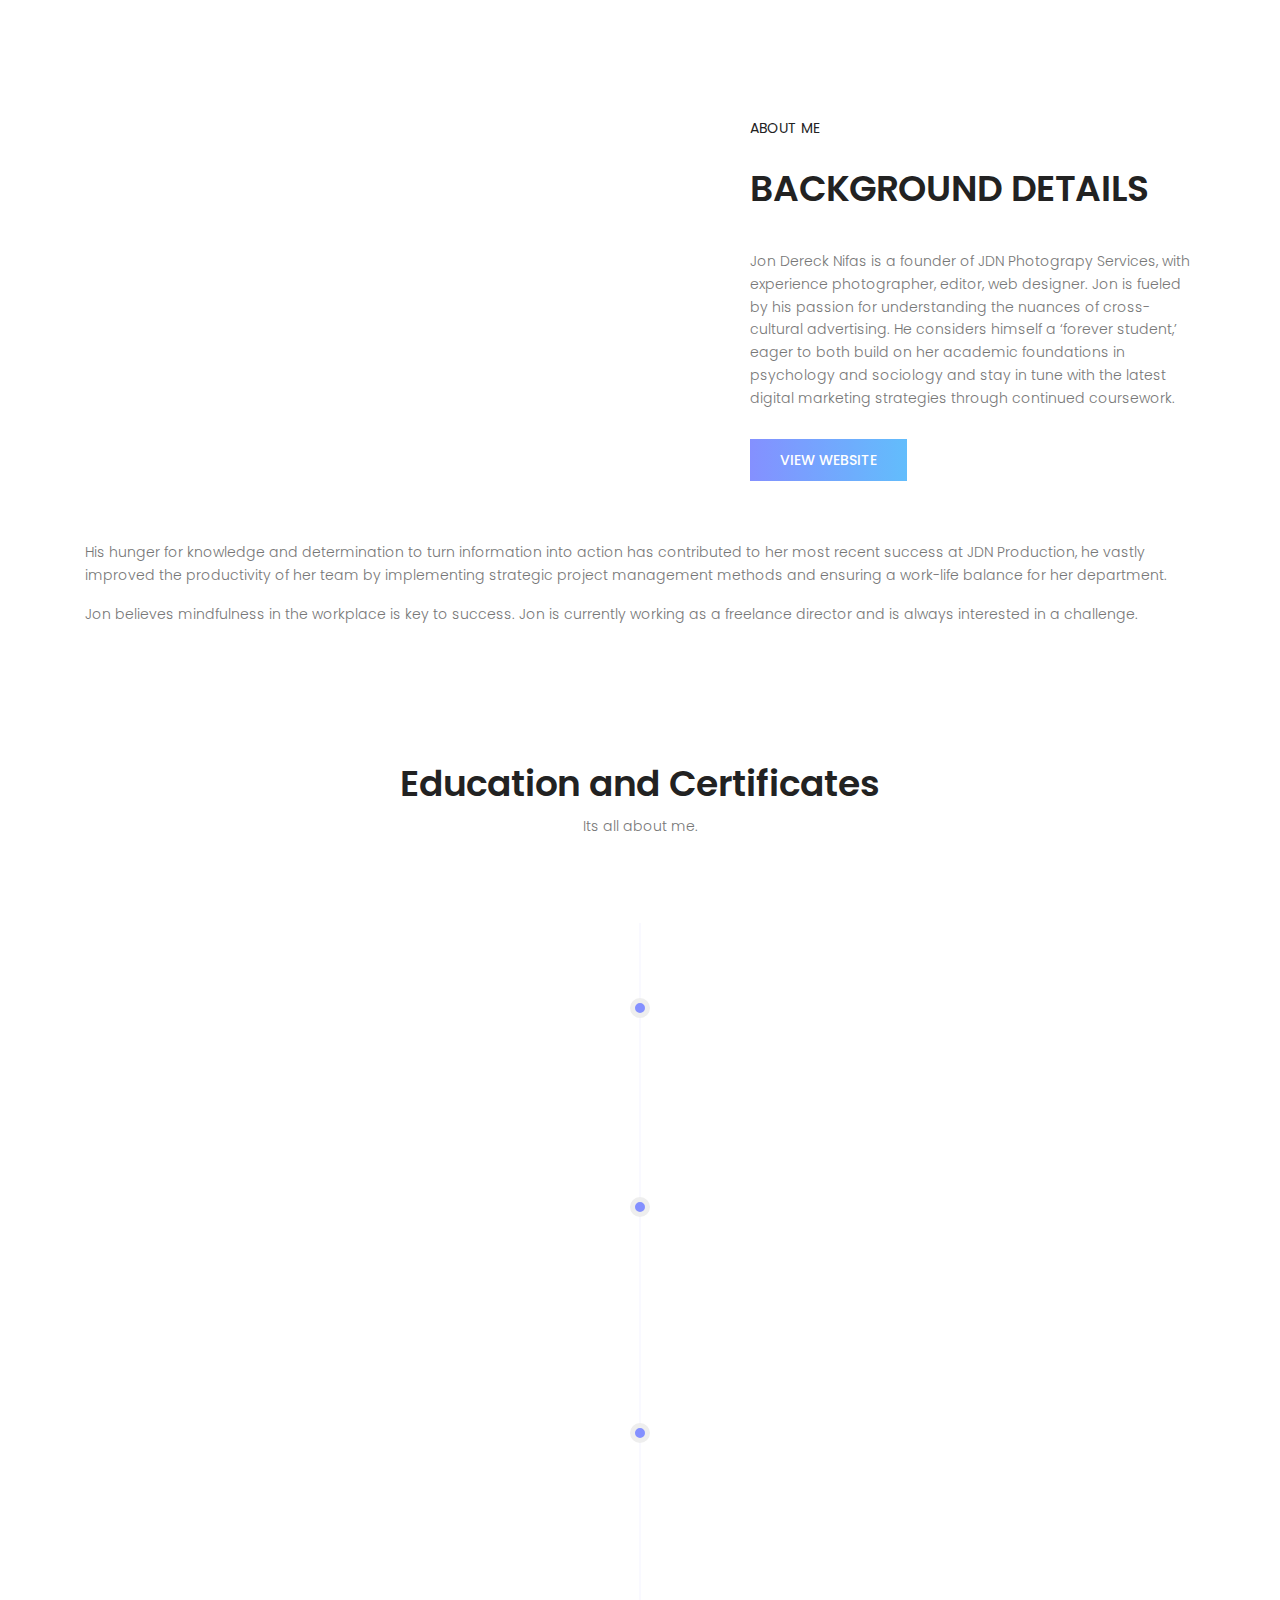
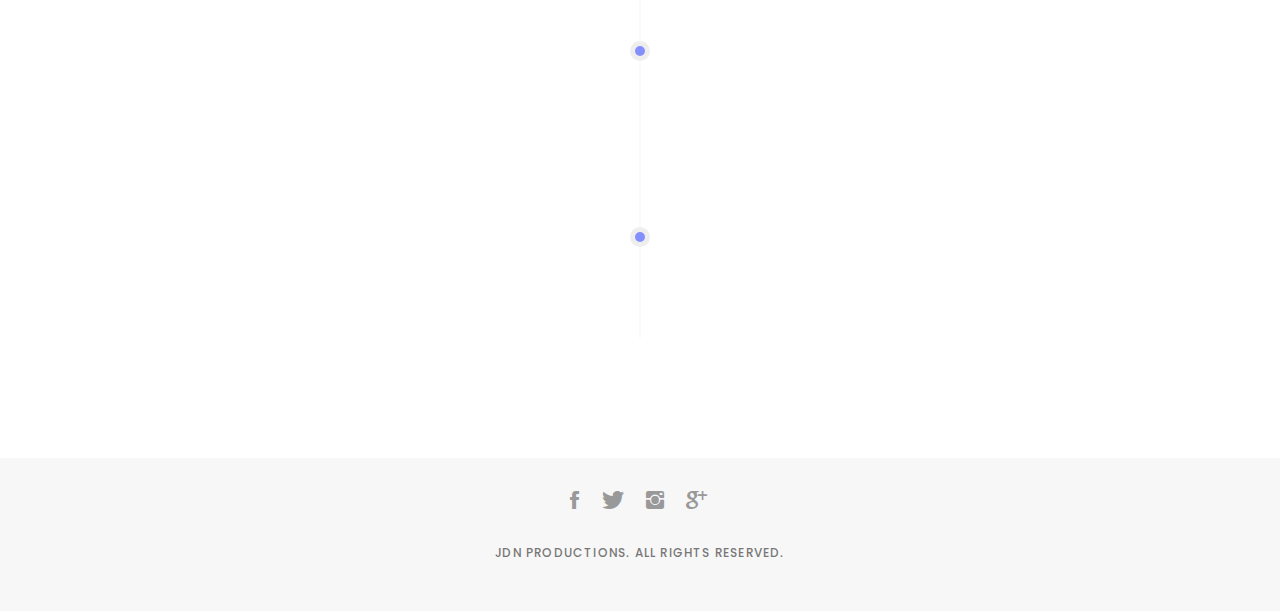
==== about.html @ 63282c51 "Add files via upload" ====
<!DOCTYPE html>
<html lang="zxx" class="no-js">
<head>
	<!-- meta -->
	<meta charset="utf-8">
	<meta content="width=device-width, initial-scale=1.0" name="viewport">
  
	<title>Backgrounds</title>
	<meta content="" name="keywords">
	<meta content="" name="description">
  
	<!-- My fonts -->
	<link href="https://fonts.googleapis.com/css?family=Poppins:300,300i,400,400i,500,500i,600,600i,700,700i|Playfair+Display:400,400i,700,700i,900,900i" rel="stylesheet">
  
	
	<!-- Main Stylesheet File -->

  
  
	<!-- My CSS Files -->
	<link href="css/essential.css" rel="stylesheet">
	<link href="css/ionicons/css/ionicons.min.css" rel="stylesheet">
	<link href="css/main2.css" rel="stylesheet">
	
	<!-- For Smart Devices css -->
	<link href="css/responsive.css" rel="stylesheet">
  
	<!-- My Logo -->
	<link rel="shortcut icon" href="images/logo2.png">
  
	</head>
	<body>	
	 
		   <!-- start section navbar -->
  <nav id="main-nav">
    <div class="row">
      <div class="container">

        <div class="logo">
          <a href="index.html"><img src="images/logo.png" alt="logo"></a>
        </div>

        <div class="responsive"><i data-icon="m" class="ion-navicon-round"></i></div>

		<ul class="nav-menu list-unstyled">
			<li><a href="index.html#header" class="smoothScroll">Home</a></li>
			<li><a href="index.html#about" class="smoothScroll">About</a></li>
			<li><a href="index.html#portfolio" class="smoothScroll">My Album</a></li>
			<li><a href="about.html" class="smoothScroll">Background</a></li>
			<li><a href="index.html#contact" class="smoothScroll">Contact</a></li>
		  </ul>

      </div>
    </div>
  </nav>
  <!-- End section navbar -->
		

		<!-- Start home-about Area -->
		<section class="home-about-area section-gap">
			<div class="container">
				<div class="row align-items-center justify-content-between">
					<div class="col-lg-6 col-md-6 home-about-left">
						<img class="img-fluid" src="images/u.jpg" alt="">
					</div>
					<div class="col-lg-5 col-md-6 home-about-right">
						<h6>About Me</h6>
						<h1 class="text-uppercase">Background Details</h1>
						<p>
							Jon Dereck Nifas is a founder of JDN Photograpy Services, with experience photographer, editor, web designer.  
							Jon is fueled by his passion for understanding the nuances of cross-cultural advertising.
							 He considers himself a ‘forever student,’ eager to both build on her academic foundations in psychology and sociology and stay in
							  tune with the latest digital marketing strategies through continued coursework.
						</p>
						<a href="http://rocky-inlet-09460.herokuapp.com/"  target="_blank" class="primary-btn text-uppercase">View Website</a>
					</div>
					<div class="col-lg-12 pt-60">
						<p>His hunger for knowledge and determination to turn information into action has contributed to her most recent success at JDN Production, he vastly improved the productivity of her team by implementing strategic project management methods and ensuring a work-life balance for her department.
							
						</p>
						<p>
							Jon believes mindfulness in the workplace is key to success. Jon is currently working as a freelance director and is always interested in a challenge. 
						</p>
						
				
						
					</div>
				</div>
			</div>	
		</section>
		<!-- End home-about Area -->	

		<!-- Start timeline Area -->
		<section class="timeline pb-120">
		<div class="text-center">
			<div class="menu-content pb-70">
				<div class="title text-center">
					<h1 class="mb-10">Education and Certificates</h1>
					<p>Its all about me.</p>
				</div>
			</div>
		</div>				
		  <ul>
			<li>
			  <div class="content">
				<h4>
				  <time>Dean's Lister</time>
				</h4>
				<p><b>When:</b>2018-2019</p>
				<p><b>Result:</b> 1st & 2nd Sem</p>
			  </div>
			</li>
		   
			<li>
			  <div class="content">
				<img class="img-fluid mx-auto d-block mb-30" src="img/about/c-logo.png" alt="">
				<h4>
				  <time>Tertiary Education</time>
				</h4>
				<p><b>Year:</b> 2018-present</p>
				<p><b>At:</b> Pangasinan State University</p>
			  </div>
			</li> 
			<li>
			  <div class="content">
				  <img class="img-fluid mx-auto d-block mb-30" src="img/about/c-logo.png" alt="">
				<h4>
				  <time> National Certificate II
					Computer Hardware Servicing
					 </time>
				</h4>
				<p><b>Session:</b> 2016-2017</p>
				<p><b>Result:</b> Passed</p>
			  </div>
			</li>
			<li>
			  <div class="content">
				  
				<h4>
				  <time>Secondary Education</time>
				</h4>
				<p><b>Year:</b> 2012-2018</p>
				<p><b>At:</b> Pangasinan National High School</p>
			  </div>
			</li>
			<li>
				
			  <div class="content">
				  <img class="img-fluid mx-auto d-block mb-30" src="img/about/c-logo.png" alt="">
				<h4>
				  <time>Primary Education</time>
				</h4>
				<p><b>Year:</b> 2007-2012</p>
				<p><b>At:</b> Lingayen I Central School
					Lingayen</p>
			  </div>
			</li>
		  </ul>
		</section>		
		
		


		 <!-- start section footer -->
  <div id="footer" class="text-center">
    <div class="container">
      <div class="socials-media text-center">

        <ul class="list-unstyled">
          <li><a href=" https://www.facebook.com/" target="_blank"><i class="ion-social-facebook"></i></a></li>
          <li><a href="https://twitter.com/jamie_yunnn" target="_blank"><i class="ion-social-twitter"></i></a></li>
          <li><a href="https://www.instagram.com/gwattty/" target="_blank"><i class="ion-social-instagram"></i></a></li>
          <li><a href="https://aboutme.google.com/u/0/?referer=gplus" target="_blank"><i class="ion-social-googleplus"></i></a></li>
          
        </ul>

        <p> JDN Productions. All rights reserved.</p>

      </div>

		<!-- End timeline Area -->


		<script src="js/vendor/jquery-2.2.4.min.js"></script>
		<script src="js/jquery.magnific-popup.min.js"></script>	
		<script src="js/simple-skillbar.js"></script>													
		<script src="js/main2.js"></script>


		


	</body>
</html>
---- css/main2.css ----
/******************************************************************
Theme Name: Personal 
Description: 
Author: Colorlib
Author URI: 
Version: 1.0
Created: 
******************************************************************/
/*------------------------------------------------------------------


-------------------------------------------------------------------*/
/*------------------------------------------------------------------
[Table of contents]

1.  Basic Styles
	1.1	Variables
	1.2	Mixins
	1.3	Flexbox
	1.4	Reset
2.  Elements
3.  Menu Style 
4.  Home Page Style
5.  About Page Style
6.  Department Page Style
7.  Blog Page Style
8.  Contact Page Style
9.  Footer Style

-------------------------------------------------------------------*/
/* =================================== */
/*  Font Family and Colors Styles
/* =================================== */
/*

$primary-font	: 'Poppins', sans-serif;
---------------------------------------------

$primary-color	: #8490ff;
$title-color	: #222222;
$text-color		: #777777;

$white			: #fff;
$offwhite		: #f9f9ff;
$black			: #222;

*/
/* =================================== */
/*  Basic Style 
/* =================================== */
::-moz-selection {
  /* Code for Firefox */
  background-color: #8490ff;
  color: #fff;
}

::selection {
  background-color: #8490ff;
  color: #fff;
}

::-webkit-input-placeholder {
  /* WebKit, Blink, Edge */
  color: #777777;
  font-weight: 300;
}

:-moz-placeholder {
  /* Mozilla Firefox 4 to 18 */
  color: #777777;
  opacity: 1;
  font-weight: 300;
}

::-moz-placeholder {
  /* Mozilla Firefox 19+ */
  color: #777777;
  opacity: 1;
  font-weight: 300;
}

:-ms-input-placeholder {
  /* Internet Explorer 10-11 */
  color: #777777;
  font-weight: 300;
}

::-ms-input-placeholder {
  /* Microsoft Edge */
  color: #777777;
  font-weight: 300;
}

body {
  color: #777777;
  font-family: "Poppins", sans-serif;
  font-size: 14px;
  font-weight: 300;
  line-height: 1.625em;
  position: relative;
}

ol, ul {
  margin: 0;
  padding: 0;
  list-style: none;
}

select {
  display: block;
}

figure {
  margin: 0;
}

a {
  -webkit-transition: all 0.3s ease 0s;
  -moz-transition: all 0.3s ease 0s;
  -o-transition: all 0.3s ease 0s;
  transition: all 0.3s ease 0s;
}

iframe {
  border: 0;
}

a, a:focus, a:hover {
  text-decoration: none;
  outline: 0;
}

.btn.active.focus,
.btn.active:focus,
.btn.focus,
.btn.focus:active,
.btn:active:focus,
.btn:focus {
  text-decoration: none;
  outline: 0;
}

.card-panel {
  margin: 0;
  padding: 60px;
}

/**
 *  Typography
 *
 **/
.btn i, .btn-large i, .btn-floating i, .btn-large i, .btn-flat i {
  font-size: 1em;
  line-height: inherit;
}

.gray-bg {
  background: #f9f9ff;
}

h1, h2, h3,
h4, h5, h6 {
  font-family: "Poppins", sans-serif;
  color: #222222;
  line-height: 1.2em !important;
  margin-bottom: 0;
  margin-top: 0;
  font-weight: 600;
}

.h1, .h2, .h3,
.h4, .h5, .h6 {
  margin-bottom: 0;
  margin-top: 0;
  font-family: "Poppins", sans-serif;
  font-weight: 600;
  color: #222222;
}

h1, .h1 {
  font-size: 36px;
}

h2, .h2 {
  font-size: 30px;
}

h3, .h3 {
  font-size: 24px;
}

h4, .h4 {
  font-size: 18px;
}

h5, .h5 {
  font-size: 16px;
}

h6, .h6 {
  font-size: 14px;
  color: #222222;
}

td, th {
  border-radius: 0px;
}

/**
 * For modern browsers
 * 1. The space content is one way to avoid an Opera bug when the
 *    contenteditable attribute is included anywhere else in the document.
 *    Otherwise it causes space to appear at the top and bottom of elements
 *    that are clearfixed.
 * 2. The use of `table` rather than `block` is only necessary if using
 *    `:before` to contain the top-margins of child elements.
 */
.clear::before, .clear::after {
  content: " ";
  display: table;
}

.clear::after {
  clear: both;
}

.fz-11 {
  font-size: 11px;
}

.fz-12 {
  font-size: 12px;
}

.fz-13 {
  font-size: 13px;
}

.fz-14 {
  font-size: 14px;
}

.fz-15 {
  font-size: 15px;
}

.fz-16 {
  font-size: 16px;
}

.fz-18 {
  font-size: 18px;
}

.fz-30 {
  font-size: 30px;
}

.fz-48 {
  font-size: 48px !important;
}

.fw100 {
  font-weight: 100;
}

.fw300 {
  font-weight: 300;
}

.fw400 {
  font-weight: 400 !important;
}

.fw500 {
  font-weight: 500;
}

.f700 {
  font-weight: 700;
}

.fsi {
  font-style: italic;
}

.mt-10 {
  margin-top: 10px;
}

.mt-15 {
  margin-top: 15px;
}

.mt-20 {
  margin-top: 20px;
}

.mt-25 {
  margin-top: 25px;
}

.mt-30 {
  margin-top: 30px;
}

.mt-35 {
  margin-top: 35px;
}

.mt-40 {
  margin-top: 40px;
}

.mt-50 {
  margin-top: 50px;
}

.mt-60 {
  margin-top: 60px;
}

.mt-70 {
  margin-top: 70px;
}

.mt-80 {
  margin-top: 80px;
}

.mt-100 {
  margin-top: 100px;
}

.mt-120 {
  margin-top: 120px;
}

.mt-150 {
  margin-top: 150px;
}

.ml-0 {
  margin-left: 0 !important;
}

.ml-5 {
  margin-left: 5px !important;
}

.ml-10 {
  margin-left: 10px;
}

.ml-15 {
  margin-left: 15px;
}

.ml-20 {
  margin-left: 20px;
}

.ml-30 {
  margin-left: 30px;
}

.ml-50 {
  margin-left: 50px;
}

.mr-0 {
  margin-right: 0 !important;
}

.mr-5 {
  margin-right: 5px !important;
}

.mr-15 {
  margin-right: 15px;
}

.mr-10 {
  margin-right: 10px;
}

.mr-20 {
  margin-right: 20px;
}

.mr-30 {
  margin-right: 30px;
}

.mr-50 {
  margin-right: 50px;
}

.mb-0 {
  margin-bottom: 0px;
}

.mb-0-i {
  margin-bottom: 0px !important;
}

.mb-5 {
  margin-bottom: 5px;
}

.mb-10 {
  margin-bottom: 10px;
}

.mb-15 {
  margin-bottom: 15px;
}

.mb-20 {
  margin-bottom: 20px;
}

.mb-25 {
  margin-bottom: 25px;
}

.mb-30 {
  margin-bottom: 30px;
}

.mb-40 {
  margin-bottom: 40px;
}

.mb-50 {
  margin-bottom: 50px;
}

.mb-60 {
  margin-bottom: 60px;
}

.mb-70 {
  margin-bottom: 70px;
}

.mb-80 {
  margin-bottom: 80px;
}

.mb-90 {
  margin-bottom: 90px;
}

.mb-100 {
  margin-bottom: 100px;
}

.pt-0 {
  padding-top: 0px;
}

.pt-10 {
  padding-top: 10px;
}

.pt-15 {
  padding-top: 15px;
}

.pt-20 {
  padding-top: 20px;
}

.pt-25 {
  padding-top: 25px;
}

.pt-30 {
  padding-top: 30px;
}

.pt-40 {
  padding-top: 40px;
}

.pt-50 {
  padding-top: 50px;
}

.pt-60 {
  padding-top: 60px;
}

.pt-70 {
  padding-top: 70px;
}

.pt-80 {
  padding-top: 80px;
}

.pt-90 {
  padding-top: 90px;
}

.pt-100 {
  padding-top: 100px;
}

.pt-120 {
  padding-top: 120px;
}

.pt-150 {
  padding-top: 150px;
}

.pt-170 {
  padding-top: 170px;
}

.pb-0 {
  padding-bottom: 0px;
}

.pb-10 {
  padding-bottom: 10px;
}

.pb-15 {
  padding-bottom: 15px;
}

.pb-20 {
  padding-bottom: 20px;
}

.pb-25 {
  padding-bottom: 25px;
}

.pb-30 {
  padding-bottom: 30px;
}

.pb-40 {
  padding-bottom: 40px;
}

.pb-50 {
  padding-bottom: 50px;
}

.pb-60 {
  padding-bottom: 60px;
}

.pb-70 {
  padding-bottom: 70px;
}

.pb-80 {
  padding-bottom: 80px;
}

.pb-90 {
  padding-bottom: 90px;
}

.pb-100 {
  padding-bottom: 100px;
}

.pb-120 {
  padding-bottom: 120px;
}

.pb-150 {
  padding-bottom: 150px;
}

.pr-30 {
  padding-right: 30px;
}

.pl-30 {
  padding-left: 30px;
}

.pl-90 {
  padding-left: 90px;
}

.p-40 {
  padding: 40px;
}

.float-left {
  float: left;
}

.float-right {
  float: right;
}

.text-italic {
  font-style: italic;
}

.text-white {
  color: #fff;
}

.text-black {
  color: #000;
}

.transition {
  -webkit-transition: all 0.3s ease 0s;
  -moz-transition: all 0.3s ease 0s;
  -o-transition: all 0.3s ease 0s;
  transition: all 0.3s ease 0s;
}

.section-full {
  padding: 100px 0;
}

.section-half {
  padding: 75px 0;
}

.text-center {
  text-align: center;
}

.text-left {
  text-align: left;
}

.text-rigth {
  text-align: right;
}

.flex {
  display: -webkit-box;
  display: -webkit-flex;
  display: -moz-flex;
  display: -ms-flexbox;
  display: flex;
}

.inline-flex {
  display: -webkit-inline-box;
  display: -webkit-inline-flex;
  display: -moz-inline-flex;
  display: -ms-inline-flexbox;
  display: inline-flex;
}

.flex-grow {
  -webkit-box-flex: 1;
  -webkit-flex-grow: 1;
  -moz-flex-grow: 1;
  -ms-flex-positive: 1;
  flex-grow: 1;
}

.flex-wrap {
  -webkit-flex-wrap: wrap;
  -moz-flex-wrap: wrap;
  -ms-flex-wrap: wrap;
  flex-wrap: wrap;
}

.flex-left {
  -webkit-box-pack: start;
  -ms-flex-pack: start;
  -webkit-justify-content: flex-start;
  -moz-justify-content: flex-start;
  justify-content: flex-start;
}

.flex-middle {
  -webkit-box-align: center;
  -ms-flex-align: center;
  -webkit-align-items: center;
  -moz-align-items: center;
  align-items: center;
}

.flex-right {
  -webkit-box-pack: end;
  -ms-flex-pack: end;
  -webkit-justify-content: flex-end;
  -moz-justify-content: flex-end;
  justify-content: flex-end;
}

.flex-top {
  -webkit-align-self: flex-start;
  -moz-align-self: flex-start;
  -ms-flex-item-align: start;
  align-self: flex-start;
}

.flex-center {
  -webkit-box-pack: center;
  -ms-flex-pack: center;
  -webkit-justify-content: center;
  -moz-justify-content: center;
  justify-content: center;
}

.flex-bottom {
  -webkit-align-self: flex-end;
  -moz-align-self: flex-end;
  -ms-flex-item-align: end;
  align-self: flex-end;
}

.space-between {
  -webkit-box-pack: justify;
  -ms-flex-pack: justify;
  -webkit-justify-content: space-between;
  -moz-justify-content: space-between;
  justify-content: space-between;
}

.space-around {
  -ms-flex-pack: distribute;
  -webkit-justify-content: space-around;
  -moz-justify-content: space-around;
  justify-content: space-around;
}

.flex-column {
  -webkit-box-direction: normal;
  -webkit-box-orient: vertical;
  -webkit-flex-direction: column;
  -moz-flex-direction: column;
  -ms-flex-direction: column;
  flex-direction: column;
}

.flex-cell {
  display: -webkit-box;
  display: -webkit-flex;
  display: -moz-flex;
  display: -ms-flexbox;
  display: flex;
  -webkit-box-flex: 1;
  -webkit-flex-grow: 1;
  -moz-flex-grow: 1;
  -ms-flex-positive: 1;
  flex-grow: 1;
}

.display-table {
  display: table;
}

.light {
  color: #fff;
}

.dark {
  color: #222;
}

.relative {
  position: relative;
}

.overflow-hidden {
  overflow: hidden;
}

.overlay {
  position: absolute;
  left: 0;
  right: 0;
  top: 0;
  bottom: 0;
}

.container.fullwidth {
  width: 100%;
}

.container.no-padding {
  padding-left: 0;
  padding-right: 0;
}

.no-padding {
  padding: 0;
}

.section-bg {
  background: #f9fafc;
}

@media (max-width: 767px) {
  .no-flex-xs {
    display: block !important;
  }
}

.row.no-margin {
  margin-left: 0;
  margin-right: 0;
}

/* =================================== */
/*  Elements Page Styles
/* =================================== */
/*---------- Start Elements Page -------------*/
.whole-wrap {
  background-color: #f9f9ff;
}

.generic-banner {
  margin-top: 60px;
  background-color: #8490ff;
  text-align: center;
}

.generic-banner .height {
  height: 600px;
}

@media (max-width: 767.98px) {
  .generic-banner .height {
    height: 400px;
  }
}

.generic-banner .generic-banner-content h2 {
  line-height: 1.2em;
  margin-bottom: 20px;
}

@media (max-width: 991.98px) {
  .generic-banner .generic-banner-content h2 br {
    display: none;
  }
}

.generic-banner .generic-banner-content p {
  text-align: center;
  font-size: 16px;
}

@media (max-width: 991.98px) {
  .generic-banner .generic-banner-content p br {
    display: none;
  }
}

.generic-content h1 {
  font-weight: 600;
}

.about-generic-area {
  background: #fff;
}

.about-generic-area p {
  margin-bottom: 20px;
}

.white-bg {
  background: #fff;
}

.section-top-border {
  padding: 50px 0;
  border-top: 1px dotted #eee;
}

.switch-wrap {
  margin-bottom: 10px;
}

.switch-wrap p {
  margin: 0;
}

/*---------- End Elements Page -------------*/
.sample-text-area {
  background: #f9f9ff;
  padding: 100px 0 70px 0;
}

.sample-text {
  margin-bottom: 0;
}

.text-heading {
  margin-bottom: 30px;
  font-size: 24px;
}

.typo-list {
  margin-bottom: 10px;
}

@media (max-width: 767px) {
  .typo-sec {
    margin-bottom: 30px;
  }
}

@media (max-width: 767px) {
  .element-wrap {
    margin-top: 30px;
  }
}

b, sup, sub, u, del {
  color: #8490ff;
}

h1 {
  font-size: 36px;
}

h2 {
  font-size: 30px;
}

h3 {
  font-size: 24px;
}

h4 {
  font-size: 18px;
}

h5 {
  font-size: 16px;
}

h6 {
  font-size: 14px;
}

h1, h2, h3, h4, h5, h6 {
  line-height: 1.5em;
}

.typography h1, .typography h2, .typography h3, .typography h4, .typography h5, .typography h6 {
  color: #777777;
}

.button-area {
  background: #f9f9ff;
}

.button-area .border-top-generic {
  padding: 70px 15px;
  border-top: 1px dotted #eee;
}

.button-group-area .genric-btn {
  margin-right: 10px;
  margin-top: 10px;
}

.button-group-area .genric-btn:last-child {
  margin-right: 0;
}

.circle {
  border-radius: 20px;
}

.genric-btn {
  display: inline-block;
  outline: none;
  line-height: 40px;
  padding: 0 30px;
  font-size: .8em;
  text-align: center;
  text-decoration: none;
  font-weight: 500;
  cursor: pointer;
  -webkit-transition: all 0.3s ease 0s;
  -moz-transition: all 0.3s ease 0s;
  -o-transition: all 0.3s ease 0s;
  transition: all 0.3s ease 0s;
}

.genric-btn:focus {
  outline: none;
}

.genric-btn.e-large {
  padding: 0 40px;
  line-height: 50px;
}

.genric-btn.large {
  line-height: 45px;
}

.genric-btn.medium {
  line-height: 30px;
}

.genric-btn.small {
  line-height: 25px;
}

.genric-btn.radius {
  border-radius: 3px;
}

.genric-btn.circle {
  border-radius: 20px;
}

.genric-btn.arrow {
  display: -webkit-inline-box;
  display: -ms-inline-flexbox;
  display: inline-flex;
  -webkit-box-align: center;
  -ms-flex-align: center;
  align-items: center;
}

.genric-btn.arrow span {
  margin-left: 10px;
}

.genric-btn.default {
  color: #222222;
  background: #f9f9ff;
  border: 1px solid transparent;
}

.genric-btn.default:hover {
  border: 1px solid #f9f9ff;
  background: #fff;
}

.genric-btn.default-border {
  border: 1px solid #f9f9ff;
  background: #fff;
}

.genric-btn.default-border:hover {
  color: #222222;
  background: #f9f9ff;
  border: 1px solid transparent;
}

.genric-btn.primary {
  color: #fff;
  background: #8490ff;
  border: 1px solid transparent;
}

.genric-btn.primary:hover {
  color: #8490ff;
  border: 1px solid #8490ff;
  background: #fff;
}

.genric-btn.primary-border {
  color: #8490ff;
  border: 1px solid #8490ff;
  background: #fff;
}

.genric-btn.primary-border:hover {
  color: #fff;
  background: #8490ff;
  border: 1px solid transparent;
}

.genric-btn.success {
  color: #fff;
  background: #4cd3e3;
  border: 1px solid transparent;
}

.genric-btn.success:hover {
  color: #4cd3e3;
  border: 1px solid #4cd3e3;
  background: #fff;
}

.genric-btn.success-border {
  color: #4cd3e3;
  border: 1px solid #4cd3e3;
  background: #fff;
}

.genric-btn.success-border:hover {
  color: #fff;
  background: #4cd3e3;
  border: 1px solid transparent;
}

.genric-btn.info {
  color: #fff;
  background: #38a4ff;
  border: 1px solid transparent;
}

.genric-btn.info:hover {
  color: #38a4ff;
  border: 1px solid #38a4ff;
  background: #fff;
}

.genric-btn.info-border {
  color: #38a4ff;
  border: 1px solid #38a4ff;
  background: #fff;
}

.genric-btn.info-border:hover {
  color: #fff;
  background: #38a4ff;
  border: 1px solid transparent;
}

.genric-btn.warning {
  color: #fff;
  background: #f4e700;
  border: 1px solid transparent;
}

.genric-btn.warning:hover {
  color: #f4e700;
  border: 1px solid #f4e700;
  background: #fff;
}

.genric-btn.warning-border {
  color: #f4e700;
  border: 1px solid #f4e700;
  background: #fff;
}

.genric-btn.warning-border:hover {
  color: #fff;
  background: #f4e700;
  border: 1px solid transparent;
}

.genric-btn.danger {
  color: #fff;
  background: #f44a40;
  border: 1px solid transparent;
}

.genric-btn.danger:hover {
  color: #f44a40;
  border: 1px solid #f44a40;
  background: #fff;
}

.genric-btn.danger-border {
  color: #f44a40;
  border: 1px solid #f44a40;
  background: #fff;
}

.genric-btn.danger-border:hover {
  color: #fff;
  background: #f44a40;
  border: 1px solid transparent;
}

.genric-btn.link {
  color: #222222;
  background: #f9f9ff;
  text-decoration: underline;
  border: 1px solid transparent;
}

.genric-btn.link:hover {
  color: #222222;
  border: 1px solid #f9f9ff;
  background: #fff;
}

.genric-btn.link-border {
  color: #222222;
  border: 1px solid #f9f9ff;
  background: #fff;
  text-decoration: underline;
}

.genric-btn.link-border:hover {
  color: #222222;
  background: #f9f9ff;
  border: 1px solid transparent;
}

.genric-btn.disable {
  color: #222222, 0.3;
  background: #f9f9ff;
  border: 1px solid transparent;
  cursor: not-allowed;
}

.generic-blockquote {
  padding: 30px 50px 30px 30px;
  background: #fff;
  border-left: 2px solid #8490ff;
}

@media (max-width: 991px) {
  .progress-table-wrap {
    overflow-x: scroll;
  }
}

.progress-table {
  background: #fff;
  padding: 15px 0px 30px 0px;
  min-width: 800px;
}

.progress-table .serial {
  width: 11.83%;
  padding-left: 30px;
}

.progress-table .country {
  width: 28.07%;
}

.progress-table .visit {
  width: 19.74%;
}

.progress-table .percentage {
  width: 40.36%;
  padding-right: 50px;
}

.progress-table .table-head {
  display: flex;
}

.progress-table .table-head .serial, .progress-table .table-head .country, .progress-table .table-head .visit, .progress-table .table-head .percentage {
  color: #222222;
  line-height: 40px;
  text-transform: uppercase;
  font-weight: 500;
}

.progress-table .table-row {
  padding: 15px 0;
  border-top: 1px solid #edf3fd;
  display: flex;
}

.progress-table .table-row .serial, .progress-table .table-row .country, .progress-table .table-row .visit, .progress-table .table-row .percentage {
  display: flex;
  align-items: center;
}

.progress-table .table-row .country img {
  margin-right: 15px;
}

.progress-table .table-row .percentage .progress {
  width: 80%;
  border-radius: 0px;
  background: transparent;
}

.progress-table .table-row .percentage .progress .progress-bar {
  height: 5px;
  line-height: 5px;
}

.progress-table .table-row .percentage .progress .progress-bar.color-1 {
  background-color: #6382e6;
}

.progress-table .table-row .percentage .progress .progress-bar.color-2 {
  background-color: #e66686;
}

.progress-table .table-row .percentage .progress .progress-bar.color-3 {
  background-color: #f09359;
}

.progress-table .table-row .percentage .progress .progress-bar.color-4 {
  background-color: #73fbaf;
}

.progress-table .table-row .percentage .progress .progress-bar.color-5 {
  background-color: #73fbaf;
}

.progress-table .table-row .percentage .progress .progress-bar.color-6 {
  background-color: #6382e6;
}

.progress-table .table-row .percentage .progress .progress-bar.color-7 {
  background-color: #a367e7;
}

.progress-table .table-row .percentage .progress .progress-bar.color-8 {
  background-color: #e66686;
}

.single-gallery-image {
  margin-top: 30px;
  background-repeat: no-repeat !important;
  background-position: center center !important;
  background-size: cover !important;
  height: 200px;
  -webkit-transition: all 0.3s ease 0s;
  -moz-transition: all 0.3s ease 0s;
  -o-transition: all 0.3s ease 0s;
  transition: all 0.3s ease 0s;
}

.single-gallery-image:hover {
  opacity: .8;
}

.list-style {
  width: 14px;
  height: 14px;
}

.unordered-list li {
  position: relative;
  padding-left: 30px;
  line-height: 1.82em !important;
}

.unordered-list li:before {
  content: "";
  position: absolute;
  width: 14px;
  height: 14px;
  border: 3px solid #8490ff;
  background: #fff;
  top: 4px;
  left: 0;
  border-radius: 50%;
}

.ordered-list {
  margin-left: 30px;
}

.ordered-list li {
  list-style-type: decimal-leading-zero;
  color: #8490ff;
  font-weight: 500;
  line-height: 1.82em !important;
}

.ordered-list li span {
  font-weight: 300;
  color: #777777;
}

.ordered-list-alpha li {
  margin-left: 30px;
  list-style-type: lower-alpha;
  color: #8490ff;
  font-weight: 500;
  line-height: 1.82em !important;
}

.ordered-list-alpha li span {
  font-weight: 300;
  color: #777777;
}

.ordered-list-roman li {
  margin-left: 30px;
  list-style-type: lower-roman;
  color: #8490ff;
  font-weight: 500;
  line-height: 1.82em !important;
}

.ordered-list-roman li span {
  font-weight: 300;
  color: #777777;
}

.single-input {
  display: block;
  width: 100%;
  line-height: 40px;
  border: none;
  outline: none;
  background: #fff;
  padding: 0 20px;
}

.single-input:focus {
  outline: none;
}

.input-group-icon {
  position: relative;
}

.input-group-icon .icon {
  position: absolute;
  left: 20px;
  top: 0;
  line-height: 40px;
  z-index: 3;
}

.input-group-icon .icon i {
  color: #797979;
}

.input-group-icon .single-input {
  padding-left: 45px;
}

.single-textarea {
  display: block;
  width: 100%;
  line-height: 40px;
  border: none;
  outline: none;
  background: #fff;
  padding: 0 20px;
  height: 100px;
  resize: none;
}

.single-textarea:focus {
  outline: none;
}

.single-input-primary {
  display: block;
  width: 100%;
  line-height: 40px;
  border: 1px solid transparent;
  outline: none;
  background: #fff;
  padding: 0 20px;
}

.single-input-primary:focus {
  outline: none;
  border: 1px solid #8490ff;
}

.single-input-accent {
  display: block;
  width: 100%;
  line-height: 40px;
  border: 1px solid transparent;
  outline: none;
  background: #fff;
  padding: 0 20px;
}

.single-input-accent:focus {
  outline: none;
  border: 1px solid #eb6b55;
}

.single-input-secondary {
  display: block;
  width: 100%;
  line-height: 40px;
  border: 1px solid transparent;
  outline: none;
  background: #fff;
  padding: 0 20px;
}

.single-input-secondary:focus {
  outline: none;
  border: 1px solid #f09359;
}

.default-switch {
  width: 35px;
  height: 17px;
  border-radius: 8.5px;
  background: #fff;
  position: relative;
  cursor: pointer;
}

.default-switch input {
  position: absolute;
  left: 0;
  top: 0;
  right: 0;
  bottom: 0;
  width: 100%;
  height: 100%;
  opacity: 0;
  cursor: pointer;
}

.default-switch input + label {
  position: absolute;
  top: 1px;
  left: 1px;
  width: 15px;
  height: 15px;
  border-radius: 50%;
  background: #8490ff;
  -webkit-transition: all 0.2s;
  -moz-transition: all 0.2s;
  -o-transition: all 0.2s;
  transition: all 0.2s;
  box-shadow: 0px 4px 5px 0px rgba(0, 0, 0, 0.2);
  cursor: pointer;
}

.default-switch input:checked + label {
  left: 19px;
}

.single-element-widget {
  margin-bottom: 30px;
}

.primary-switch {
  width: 35px;
  height: 17px;
  border-radius: 8.5px;
  background: #fff;
  position: relative;
  cursor: pointer;
}

.primary-switch input {
  position: absolute;
  left: 0;
  top: 0;
  right: 0;
  bottom: 0;
  width: 100%;
  height: 100%;
  opacity: 0;
}

.primary-switch input + label {
  position: absolute;
  left: 0;
  top: 0;
  right: 0;
  bottom: 0;
  width: 100%;
  height: 100%;
}

.primary-switch input + label:before {
  content: "";
  position: absolute;
  left: 0;
  top: 0;
  right: 0;
  bottom: 0;
  width: 100%;
  height: 100%;
  background: transparent;
  border-radius: 8.5px;
  cursor: pointer;
  -webkit-transition: all 0.2s;
  -moz-transition: all 0.2s;
  -o-transition: all 0.2s;
  transition: all 0.2s;
}

.primary-switch input + label:after {
  content: "";
  position: absolute;
  top: 1px;
  left: 1px;
  width: 15px;
  height: 15px;
  border-radius: 50%;
  background: #fff;
  -webkit-transition: all 0.2s;
  -moz-transition: all 0.2s;
  -o-transition: all 0.2s;
  transition: all 0.2s;
  box-shadow: 0px 4px 5px 0px rgba(0, 0, 0, 0.2);
  cursor: pointer;
}

.primary-switch input:checked + label:after {
  left: 19px;
}

.primary-switch input:checked + label:before {
  background: #8490ff;
}

.confirm-switch {
  width: 35px;
  height: 17px;
  border-radius: 8.5px;
  background: #fff;
  position: relative;
  cursor: pointer;
}

.confirm-switch input {
  position: absolute;
  left: 0;
  top: 0;
  right: 0;
  bottom: 0;
  width: 100%;
  height: 100%;
  opacity: 0;
}

.confirm-switch input + label {
  position: absolute;
  left: 0;
  top: 0;
  right: 0;
  bottom: 0;
  width: 100%;
  height: 100%;
}

.confirm-switch input + label:before {
  content: "";
  position: absolute;
  left: 0;
  top: 0;
  right: 0;
  bottom: 0;
  width: 100%;
  height: 100%;
  background: transparent;
  border-radius: 8.5px;
  -webkit-transition: all 0.2s;
  -moz-transition: all 0.2s;
  -o-transition: all 0.2s;
  transition: all 0.2s;
  cursor: pointer;
}

.confirm-switch input + label:after {
  content: "";
  position: absolute;
  top: 1px;
  left: 1px;
  width: 15px;
  height: 15px;
  border-radius: 50%;
  background: #fff;
  -webkit-transition: all 0.2s;
  -moz-transition: all 0.2s;
  -o-transition: all 0.2s;
  transition: all 0.2s;
  box-shadow: 0px 4px 5px 0px rgba(0, 0, 0, 0.2);
  cursor: pointer;
}

.confirm-switch input:checked + label:after {
  left: 19px;
}

.confirm-switch input:checked + label:before {
  background: #4cd3e3;
}

.primary-checkbox {
  width: 16px;
  height: 16px;
  border-radius: 3px;
  background: #fff;
  position: relative;
  cursor: pointer;
}

.primary-checkbox input {
  position: absolute;
  left: 0;
  top: 0;
  right: 0;
  bottom: 0;
  width: 100%;
  height: 100%;
  opacity: 0;
}

.primary-checkbox input + label {
  position: absolute;
  left: 0;
  top: 0;
  right: 0;
  bottom: 0;
  width: 100%;
  height: 100%;
  border-radius: 3px;
  cursor: pointer;
  border: 1px solid #f1f1f1;
}

.primary-checkbox input:checked + label {
  background: url(../img/elements/primary-check.png) no-repeat center center/cover;
  border: none;
}

.confirm-checkbox {
  width: 16px;
  height: 16px;
  border-radius: 3px;
  background: #fff;
  position: relative;
  cursor: pointer;
}

.confirm-checkbox input {
  position: absolute;
  left: 0;
  top: 0;
  right: 0;
  bottom: 0;
  width: 100%;
  height: 100%;
  opacity: 0;
}

.confirm-checkbox input + label {
  position: absolute;
  left: 0;
  top: 0;
  right: 0;
  bottom: 0;
  width: 100%;
  height: 100%;
  border-radius: 3px;
  cursor: pointer;
  border: 1px solid #f1f1f1;
}

.confirm-checkbox input:checked + label {
  background: url(../img/elements/success-check.png) no-repeat center center/cover;
  border: none;
}

.disabled-checkbox {
  width: 16px;
  height: 16px;
  border-radius: 3px;
  background: #fff;
  position: relative;
  cursor: pointer;
}

.disabled-checkbox input {
  position: absolute;
  left: 0;
  top: 0;
  right: 0;
  bottom: 0;
  width: 100%;
  height: 100%;
  opacity: 0;
}

.disabled-checkbox input + label {
  position: absolute;
  left: 0;
  top: 0;
  right: 0;
  bottom: 0;
  width: 100%;
  height: 100%;
  border-radius: 3px;
  cursor: pointer;
  border: 1px solid #f1f1f1;
}

.disabled-checkbox input:disabled {
  cursor: not-allowed;
  z-index: 3;
}

.disabled-checkbox input:checked + label {
  background: url(../img/elements/disabled-check.png) no-repeat center center/cover;
  border: none;
}

.primary-radio {
  width: 16px;
  height: 16px;
  border-radius: 8px;
  background: #fff;
  position: relative;
  cursor: pointer;
}

.primary-radio input {
  position: absolute;
  left: 0;
  top: 0;
  right: 0;
  bottom: 0;
  width: 100%;
  height: 100%;
  opacity: 0;
}

.primary-radio input + label {
  position: absolute;
  left: 0;
  top: 0;
  right: 0;
  bottom: 0;
  width: 100%;
  height: 100%;
  border-radius: 8px;
  cursor: pointer;
  border: 1px solid #f1f1f1;
}

.primary-radio input:checked + label {
  background: url(../img/elements/primary-radio.png) no-repeat center center/cover;
  border: none;
}

.confirm-radio {
  width: 16px;
  height: 16px;
  border-radius: 8px;
  background: #fff;
  position: relative;
  cursor: pointer;
}

.confirm-radio input {
  position: absolute;
  left: 0;
  top: 0;
  right: 0;
  bottom: 0;
  width: 100%;
  height: 100%;
  opacity: 0;
}

.confirm-radio input + label {
  position: absolute;
  left: 0;
  top: 0;
  right: 0;
  bottom: 0;
  width: 100%;
  height: 100%;
  border-radius: 8px;
  cursor: pointer;
  border: 1px solid #f1f1f1;
}

.confirm-radio input:checked + label {
  background: url(../img/elements/success-radio.png) no-repeat center center/cover;
  border: none;
}

.disabled-radio {
  width: 16px;
  height: 16px;
  border-radius: 8px;
  background: #fff;
  position: relative;
  cursor: pointer;
}

.disabled-radio input {
  position: absolute;
  left: 0;
  top: 0;
  right: 0;
  bottom: 0;
  width: 100%;
  height: 100%;
  opacity: 0;
}

.disabled-radio input + label {
  position: absolute;
  left: 0;
  top: 0;
  right: 0;
  bottom: 0;
  width: 100%;
  height: 100%;
  border-radius: 8px;
  cursor: pointer;
  border: 1px solid #f1f1f1;
}

.disabled-radio input:disabled {
  cursor: not-allowed;
  z-index: 3;
}

.disabled-radio input:checked + label {
  background: url(../img/elements/disabled-radio.png) no-repeat center center/cover;
  border: none;
}

.default-select {
  height: 40px;
}

.default-select .nice-select {
  border: none;
  border-radius: 0px;
  height: 40px;
  background: #fff;
  padding-left: 20px;
  padding-right: 40px;
}

.default-select .nice-select .list {
  margin-top: 0;
  border: none;
  border-radius: 0px;
  box-shadow: none;
  width: 100%;
  padding: 10px 0 10px 0px;
}

.default-select .nice-select .list .option {
  font-weight: 300;
  -webkit-transition: all 0.3s ease 0s;
  -moz-transition: all 0.3s ease 0s;
  -o-transition: all 0.3s ease 0s;
  transition: all 0.3s ease 0s;
  line-height: 28px;
  min-height: 28px;
  font-size: 12px;
  padding-left: 20px;
}

.default-select .nice-select .list .option.selected {
  color: #8490ff;
  background: transparent;
}

.default-select .nice-select .list .option:hover {
  color: #8490ff;
  background: transparent;
}

.default-select .current {
  margin-right: 50px;
  font-weight: 300;
}

.default-select .nice-select::after {
  right: 20px;
}

@media (max-width: 991px) {
  .left-align-p p {
    margin-top: 20px;
  }
}

.form-select {
  height: 40px;
  width: 100%;
}

.form-select .nice-select {
  border: none;
  border-radius: 0px;
  height: 40px;
  background: #fff !important;
  padding-left: 45px;
  padding-right: 40px;
  width: 100%;
}

.form-select .nice-select .list {
  margin-top: 0;
  border: none;
  border-radius: 0px;
  box-shadow: none;
  width: 100%;
  padding: 10px 0 10px 0px;
}

.form-select .nice-select .list .option {
  font-weight: 300;
  -webkit-transition: all 0.3s ease 0s;
  -moz-transition: all 0.3s ease 0s;
  -o-transition: all 0.3s ease 0s;
  transition: all 0.3s ease 0s;
  line-height: 28px;
  min-height: 28px;
  font-size: 12px;
  padding-left: 45px;
}

.form-select .nice-select .list .option.selected {
  color: #8490ff;
  background: transparent;
}

.form-select .nice-select .list .option:hover {
  color: #8490ff;
  background: transparent;
}

.form-select .current {
  margin-right: 50px;
  font-weight: 300;
}

.form-select .nice-select::after {
  right: 20px;
}

/* =================================== */
/*  Menu Styles
/* =================================== */
/*--------------------------------------------------------------
# Header
--------------------------------------------------------------*/
.main-menu {
  padding-bottom: 20px;
  padding-top: 20px;
}

#header {
  position: fixed;
  left: 0;
  top: 0;
  right: 0;
  transition: all 0.5s;
  z-index: 997;
  background: #fff;
}

#header.header-scrolled {
  transition: all 0.5s;
  box-shadow: -21.213px 21.213px 30px 0px rgba(158, 158, 158, 0.3);
}

#header.header-scrolled .main-menu {
  border-color: transparent;
}

@media (max-width: 673px) {
  #logo {
    margin-left: 20px;
  }
}

.nav-menu li:hover > a, .menu-active, .parent-active > .sf-with-ul {
  color: #8490ff !important;
}

/*--------------------------------------------------------------
# Navigation Menu
--------------------------------------------------------------*/
/* Nav Menu Essentials */
.nav-menu, .nav-menu * {
  margin: 0;
  padding: 0;
  list-style: none;
}

.nav-menu ul {
  position: absolute;
  display: none;
  top: 100%;
  right: 0;
  z-index: 99;
}

.nav-menu li {
  position: relative;
  white-space: nowrap;
}

.nav-menu > li {
  float: left;
}

.nav-menu li:hover > ul,
.nav-menu li.sfHover > ul {
  display: block;
}

.nav-menu ul ul {
  top: 0;
  right: 100%;
}

.nav-menu ul li {
  min-width: 180px;
}

/* Nav Menu Arrows */
.sf-arrows .sf-with-ul {
  padding-right: 30px;
}

.sf-arrows .sf-with-ul:after {
  content: "\f107";
  position: absolute;
  right: 15px;
  font-family: FontAwesome;
  font-style: normal;
  font-weight: normal;
}

.sf-arrows ul .sf-with-ul:after {
  content: "\f105";
}

/* Nav Meu Container */
@media (max-width: 768px) {
  #nav-menu-container {
    display: none;
  }
}

/* Nav Meu Styling */
.nav-menu a {
  padding: 0 8px 0px 8px;
  text-decoration: none;
  display: inline-block;
  color: #222;
  font-weight: 500;
  font-size: 12px;
  text-transform: uppercase;
  outline: none;
}

.nav-menu li:hover > a {
  color: #8490ff;
}

.nav-menu > li {
  margin-left: 10px;
}

.nav-menu ul {
  margin: 22px 0 0 0;
  padding: 10px;
  box-shadow: 0px 0px 30px rgba(127, 137, 161, 0.25);
  background: #fff;
}

.nav-menu ul li {
  transition: 0.3s;
}

.nav-menu ul li a {
  padding: 5px 10px;
  color: #333;
  transition: 0.3s;
  display: block;
  font-size: 12px;
  text-transform: none;
}

.nav-menu ul li:hover > a {
  color: #8490ff;
}

.nav-menu ul ul {
  margin-right: 10px;
  margin-top: 0;
}

/* Mobile Nav Toggle */
#mobile-nav-toggle {
  position: fixed;
  right: 15px;
  z-index: 999;
  top: 22px;
  border: 0;
  background: none;
  font-size: 24px;
  display: none;
  transition: all 0.4s;
  outline: none;
  cursor: pointer;
}

#mobile-nav-toggle i {
  color: #222;
  font-weight: 900;
}

@media (max-width: 991px) {
  #mobile-nav-toggle {
    display: inline;
  }
  #nav-menu-container {
    display: none;
  }
}

/* Mobile Nav Styling */
#mobile-nav {
  position: fixed;
  top: 0;
  padding-top: 18px;
  bottom: 0;
  z-index: 998;
  background: rgba(0, 0, 0, 0.8);
  left: -260px;
  width: 260px;
  overflow-y: auto;
  transition: 0.4s;
}

#mobile-nav ul {
  padding: 0;
  margin: 0;
  list-style: none;
}

#mobile-nav ul li {
  position: relative;
}

#mobile-nav ul li a {
  color: #fff;
  font-size: 13px;
  text-transform: uppercase;
  overflow: hidden;
  padding: 10px 22px 10px 15px;
  position: relative;
  text-decoration: none;
  width: 100%;
  display: block;
  outline: none;
  font-weight: 400;
}

#mobile-nav ul li a:hover {
  color: #fff;
}

#mobile-nav ul li li {
  padding-left: 30px;
}

#mobile-nav ul .menu-has-children i {
  position: absolute;
  right: 0;
  z-index: 99;
  padding: 15px;
  cursor: pointer;
  color: #fff;
}

#mobile-nav ul .menu-has-children i.fa-chevron-up {
  color: #8490ff;
}

#mobile-nav ul .menu-has-children li a {
  text-transform: none;
}

#mobile-nav ul .menu-item-active {
  color: #8490ff;
}

#mobile-body-overly {
  width: 100%;
  height: 100%;
  z-index: 997;
  top: 0;
  left: 0;
  position: fixed;
  background: rgba(0, 0, 0, 0.7);
  display: none;
}

/* Mobile Nav body classes */
body.mobile-nav-active {
  overflow: hidden;
}

body.mobile-nav-active #mobile-nav {
  left: 0;
}

body.mobile-nav-active #mobile-nav-toggle {
  color: #fff;
}

/* =================================== */
/*  Homepage Styles
/* =================================== */
.section-gap {
  padding: 120px 0;
}

.alert-msg {
  color: #008000;
}

.p1-gradient-bg, .banner-left .primary-btn, .home-about-right .primary-btn, .facts-area, .thumb .overlay-bg, .price-area .single-price:hover, .brands-area, .about-banner, .sb_bar {
  background: -moz-linear-gradient(0deg, #8490ff 0%, #62bdfc 100%);
  background: -webkit-linear-gradient(0deg, #8490ff 0%, #62bdfc 100%);
  background: -ms-linear-gradient(0deg, #8490ff 0%, #62bdfc 100%);
}

.p1-gradient-color, .single-services:hover .lnr {
  background: -moz-linear-gradient(0deg, #8490ff 0%, #62bdfc 100%);
  background: -webkit-linear-gradient(0deg, #8490ff 0%, #62bdfc 100%);
  background: -ms-linear-gradient(0deg, #8490ff 0%, #62bdfc 100%);
  -webkit-background-clip: text;
  -webkit-text-fill-color: transparent;
}

.primary-btn {
  background: #8490ff;
  line-height: 42px;
  padding-left: 30px;
  padding-right: 30px;
  border: none;
  color: #fff;
  display: inline-block;
  font-weight: 500;
  position: relative;
  -webkit-transition: all 0.3s ease 0s;
  -moz-transition: all 0.3s ease 0s;
  -o-transition: all 0.3s ease 0s;
  transition: all 0.3s ease 0s;
  cursor: pointer;
  position: relative;
}

.primary-btn:focus {
  outline: none;
}

.primary-btn span {
  color: #fff;
  position: absolute;
  top: 50%;
  transform: translateY(-60%);
  right: 30px;
  -webkit-transition: all 0.3s ease 0s;
  -moz-transition: all 0.3s ease 0s;
  -o-transition: all 0.3s ease 0s;
  transition: all 0.3s ease 0s;
}

.primary-btn:hover {
  color: #fff;
}

.primary-btn:hover span {
  color: #fff;
  right: 20px;
}

.primary-btn.white {
  border: 1px solid #fff;
  color: #fff;
}

.primary-btn.white span {
  color: #fff;
}

.primary-btn.white:hover {
  background: #fff;
  color: #8490ff;
}

.primary-btn.white:hover span {
  color: #8490ff;
}

.primary-btn.wh {
  background: #fff;
  color: #222;
  text-transform: uppercase;
}

.primary-btn.wh:hover {
  background: #222;
  color: #fff;
}

.primary-btn.squire {
  border-radius: 0px !important;
  border: 1px solid transparent;
}

.primary-btn.squire:hover {
  border: 1px solid #fff;
  background: transparent;
  color: #fff;
}

.overlay {
  position: absolute;
  left: 0;
  right: 0;
  top: 0;
  bottom: 0;
}

.section-title {
  text-align: center;
  display: block;
  margin-left: auto;
  margin-right: auto;
  margin-bottom: 80px;
}

.section-title h1 {
  margin-bottom: 10px;
}

/*-------- Start Banner Area ------------*/
.banner-area {
  background: #f9f9ff;
}

.banner-area .fullscreen {
  height: 750px !important;
}

.banner-left h6 {
  text-transform: uppercase;
  font-weight: 400;
  letter-spacing: 2px;
}

.banner-left h1 {
  margin: 20px 0;
  font-size: 60px;
  text-transform: uppercase;
}

@media (max-width: 991px) {
  .banner-left h1 {
    font-size: 30px;
  }
}

.banner-left .primary-btn:hover {
  box-shadow: 0px 20px 20px 0px rgba(132, 144, 255, 0.3);
}

@media (max-width: 767px) {
  .banner-left {
    margin-top: 100px;
  }
}

.banner-right {
  text-align: center;
}

@media (max-width: 991px) {
  .banner-right {
    align-self: center !important;
  }
}

@media (max-width: 767px) {
  .banner-right {
    width: 70%;
    margin-left: auto;
    margin-right: auto;
    display: block;
  }
}

/*-------- End Banner Area ------------*/
/*-------- Start home-about Area ------------*/
@media (max-width: 767px) {
  .home-about-right {
    margin-top: 30px;
  }
}

.home-about-right h6 {
  margin-bottom: 30px;
  text-transform: uppercase;
  font-weight: 400;
}

.home-about-right h1 {
  margin-bottom: 40px;
}

@media (max-width: 991px) {
  .home-about-right h1 {
    font-size: 20px;
  }
}

.home-about-right p {
  margin-bottom: 30px;
  max-width: 445px;
}

.home-about-right .primary-btn:hover {
  box-shadow: 0px 20px 20px 0px rgba(132, 144, 255, 0.3);
}

/*-------- End home-about Area ------------*/
/*--------- Start Services Area -------------*/
.single-services {
  text-align: center;
  margin-top: 60px;
}

.single-services .lnr {
  font-size: 35px;
  color: #222;
  -webkit-transition: all 0.3s ease 0s;
  -moz-transition: all 0.3s ease 0s;
  -o-transition: all 0.3s ease 0s;
  transition: all 0.3s ease 0s;
}

.single-services h4 {
  margin-top: 30px;
  margin-bottom: 20px;
  -webkit-transition: all 0.3s ease 0s;
  -moz-transition: all 0.3s ease 0s;
  -o-transition: all 0.3s ease 0s;
  transition: all 0.3s ease 0s;
}

.single-services p {
  max-width: 318px;
  margin-left: auto;
  margin-right: auto;
  display: block;
}

.single-services:hover h4 {
  color: #8490ff;
}

/*--------- End Services Area -------------*/
/*--------- Start Facts Area -------------*/
.single-fact {
  text-align: center;
}

.single-fact h1, .single-fact p {
  color: #fff;
}

.single-fact h1 {
  font-weight: 700;
}

@media (max-width: 800px) {
  .single-fact {
    margin-bottom: 30px;
  }
}

/*--------- End Facts Area -------------*/
/*--------- Start Portfolio Area -------------*/
.portfolio-area .primary-btn {
  color: #fff;
  background-color: #8490ff;
  margin-left: auto;
  margin-right: auto;
}

.portfolio-area .filters {
  text-align: center;
}

.portfolio-area .filters ul {
  padding: 0;
}

.portfolio-area .filters ul li {
  list-style: none;
  display: inline-block;
  padding: 18px 15px;
  cursor: pointer;
  position: relative;
  text-transform: uppercase;
  color: #222;
  font-size: 12px;
  font-weight: 500;
}

@media (max-width: 736px) {
  .portfolio-area .filters ul li {
    padding: 6px 6px;
  }
}

.portfolio-area .filters ul li:after {
  content: "";
  display: block;
  width: calc(0% - 60px);
  position: absolute;
  height: 2px;
  background: #333;
  transition: width 350ms ease-out;
}

.portfolio-area .filters ul li:hover:after {
  width: calc(100% - 60px);
  transition: width 350ms ease-out;
}

.portfolio-area .filters ul li.active {
  color: #8490ff;
}

.portfolio-area .filters-content {
  margin-top: 50px;
}

.portfolio-area .filters-content .show {
  opacity: 1;
  visibility: visible;
  transition: all 350ms;
}

.portfolio-area .filters-content .hide {
  opacity: 0;
  visibility: hidden;
  transition: all 350ms;
}

.portfolio-area .filters-content .item {
  text-align: center;
  cursor: pointer;
  margin-bottom: 30px;
}

.portfolio-area .filters-content .item img {
  border-radius: 10px;
}

.portfolio-area .filters-content .p-inner {
  padding: 20px 0px;
  text-align: center;
}

.portfolio-area .filters-content .item .p-inner .cat {
  font-size: 13px;
}

.portfolio-area .filters-content .item img {
  width: 100%;
}

.image {
  opacity: 1;
  display: block;
  width: 100%;
  height: 100%;
  transition: .5s ease;
  backface-visibility: hidden;
}

.middle {
  transition: .5s ease;
  opacity: 0;
  position: absolute;
  top: 50%;
  left: 50%;
  transform: translate(-50%, -50%);
  -ms-transform: translate(-50%, -50%);
  text-align: center;
}

.single-portfolio:hover .middle {
  opacity: 1;
}

.text {
  color: white;
  font-size: 25px;
  padding: 16px 32px;
}

.single-portfolio {
  border-radius: 5px;
}

.single-portfolio:hover .thumb .overlay-bg {
  opacity: .85;
}

.thumb .overlay-bg {
  opacity: 0;
  border-radius: 5px;
  -webkit-transition: all 0.3s ease 0s;
  -moz-transition: all 0.3s ease 0s;
  -o-transition: all 0.3s ease 0s;
  transition: all 0.3s ease 0s;
}

/*--------- End Portfolio Area -------------*/
/*--------- start testimonial area  -------------*/
.testimonial-area {
  background-color: #f9f9ff;
}

.testimonial-area .owl-controls {
  position: absolute;
  left: 101%;
  top: 25%;
}

@media (max-width: 1024px) {
  .testimonial-area .owl-controls {
    position: relative;
    text-align: center;
    left: 0;
    top: 20px;
  }
  .testimonial-area .owl-controls .owl-prev, .testimonial-area .owl-controls .owl-next {
    display: inline-block;
  }
}

.testimonial-area .lnr-arrow-up, .testimonial-area .lnr-arrow-down {
  background-color: white;
  box-shadow: -14.142px 14.142px 20px 0px rgba(157, 157, 157, 0.2);
  padding: 14px;
  color: #000;
  font-weight: 500;
  border: 1px solid #f5f5f5;
  display: inline-flex;
  -webkit-transition: all 0.3s ease 0s;
  -moz-transition: all 0.3s ease 0s;
  -o-transition: all 0.3s ease 0s;
  transition: all 0.3s ease 0s;
}

.testimonial-area .lnr-arrow-up:hover, .testimonial-area .lnr-arrow-down:hover {
  background: #8490ff;
  color: #fff;
}

.single-testimonial {
  background-color: #fff;
  padding: 25px 30px 12px 30px;
  -webkit-transition: all 0.3s ease 0s;
  -moz-transition: all 0.3s ease 0s;
  -o-transition: all 0.3s ease 0s;
  transition: all 0.3s ease 0s;
}

.single-testimonial:hover {
  cursor: pointer;
}

.single-testimonial .thumb {
  margin-right: 30px;
}

.single-testimonial h4 {
  -webkit-transition: all 0.3s ease 0s;
  -moz-transition: all 0.3s ease 0s;
  -o-transition: all 0.3s ease 0s;
  transition: all 0.3s ease 0s;
  margin-bottom: 5px;
}

.single-testimonial:hover h4 {
  color: #8490ff;
  cursor: pointer;
}

/*--------- end testimonial area  -------------*/
/*--------- Start price  Area -------------*/
.price-area .single-price {
  -webkit-transition: all 0.3s ease 0s;
  -moz-transition: all 0.3s ease 0s;
  -o-transition: all 0.3s ease 0s;
  transition: all 0.3s ease 0s;
  text-align: center;
  background-color: #f9f9ff;
  padding: 40px 20px;
}

.price-area .single-price .package-no {
  -webkit-transition: all 0.3s ease 0s;
  -moz-transition: all 0.3s ease 0s;
  -o-transition: all 0.3s ease 0s;
  transition: all 0.3s ease 0s;
  font-weight: 300;
  margin-left: auto;
  margin-right: auto;
  width: 140px;
  height: 140px;
  background-color: rgba(132, 144, 255, 0.1);
  border-radius: 100px;
  align-items: center;
  display: grid;
  border: 30px solid rgba(132, 144, 255, 0.1);
}

.price-area .single-price .top-part h4 {
  margin-top: 20px;
}

.price-area .single-price .package-list {
  padding-bottom: 30px;
  padding-top: 15px;
}

.price-area .single-price .package-list ul li {
  padding: 10px 0;
  border-top: 1px solid #eee;
}

.price-area .single-price .package-list ul li:last-child {
  border-bottom: 1px solid #eee;
}

.price-area .single-price .bottom-part {
  -webkit-transition: all 0.3s ease 0s;
  -moz-transition: all 0.3s ease 0s;
  -o-transition: all 0.3s ease 0s;
  transition: all 0.3s ease 0s;
}

.price-area .single-price .bottom-part .price-btn {
  -webkit-transition: all 0.3s ease 0s;
  -moz-transition: all 0.3s ease 0s;
  -o-transition: all 0.3s ease 0s;
  transition: all 0.3s ease 0s;
  background-color: #fff;
  color: #222;
  padding: 10px 50px;
  font-weight: 600;
  display: inline-block;
  display: none;
}

.price-area .single-price:hover {
  transform: scale(1.05);
  z-index: 2;
  color: #fff;
  cursor: pointer;
}

.price-area .single-price:hover h1, .price-area .single-price:hover h4 {
  color: #fff;
}

.price-area .single-price:hover .package-no {
  border-color: rgba(255, 255, 255, 0.21);
  background-color: rgba(255, 255, 255, 0.1);
}

.price-area .single-price:hover .bottom-part h1 {
  display: none;
}

.price-area .single-price:hover .bottom-part .price-btn {
  display: block;
}

@media (max-width: 960px) {
  .price-area .single-price {
    margin-bottom: 30px;
  }
}

@media (max-width: 736px) {
  .price-area .single-price {
    margin: 10px;
  }
}

/*--------- end price  Area -------------*/
/*-------- start recent-blog Area -------------*/
.recent-blog-area {
  background: #f9f9ff;
}

.recent-blog-area h1 {
  text-align: center;
  margin-bottom: 25px;
  font-weight: 600;
  text-transform: capitalize;
}

.recent-blog-area p {
  margin-bottom: 45px;
  text-align: center;
}

.single-recent-blog .thumb {
  overflow: hidden;
}

.single-recent-blog .thumb img {
  width: 100%;
}

.single-recent-blog h4 {
  text-transform: uppercase;
  font-weight: 600;
  margin-top: 35px;
  -webkit-transition: all 0.3s ease 0s;
  -moz-transition: all 0.3s ease 0s;
  -o-transition: all 0.3s ease 0s;
  transition: all 0.3s ease 0s;
}

.single-recent-blog a {
  color: #222;
}

.single-recent-blog .name {
  font-size: 13px;
  font-weight: 100;
}

.single-recent-blog p {
  text-align: left;
  margin-top: 15px;
}

.single-recent-blog .bottom {
  padding: 10px 0;
  border-bottom: 1px solid #eee;
}

.single-recent-blog .bottom span {
  margin-left: 10px;
}

@media (max-width: 991px) {
  .single-recent-blog .meta {
    margin-top: 20px;
  }
}

@media (max-width: 768px) {
  .single-recent-blog {
    margin-bottom: 30px;
  }
}

@media (max-width: 767px) {
  .single-recent-blog .meta {
    margin-top: 0px;
  }
}

.single-recent-blog .f-img {
  -webkit-transition: all 0.3s ease 0s;
  -moz-transition: all 0.3s ease 0s;
  -o-transition: all 0.3s ease 0s;
  transition: all 0.3s ease 0s;
}

.single-recent-blog:hover {
  cursor: pointer;
}

.single-recent-blog:hover h4 {
  color: #8490ff;
}

.single-recent-blog:hover .f-img {
  cursor: pointer;
  transform: scale(1.05);
}

/*-------- end recent-blog Area -------------*/
/*--------- start brand Area -------------*/
.brands-area {
  padding: 80px 0;
}

.brands-area .brand-wrap .owl-carousel .owl-item img {
  width: auto !important;
}

.brands-area .brand-wrap .single-brand {
  text-align: center;
  -webkit-filter: grayscale(100%);
  -moz-filter: grayscale(100%);
  -ms-filter: grayscale(100%);
  -o-filter: grayscale(100%);
  filter: grayscale(100%);
  opacity: .5;
  -webkit-transition: all 0.3s ease 0s;
  -moz-transition: all 0.3s ease 0s;
  -o-transition: all 0.3s ease 0s;
  transition: all 0.3s ease 0s;
}

.brands-area .brand-wrap .single-brand:hover {
  -webkit-filter: grayscale(0%);
  -moz-filter: grayscale(0%);
  -ms-filter: grayscale(0%);
  -o-filter: grayscale(0%);
  filter: grayscale(0%);
  opacity: 1;
}

/*--------- end brand Area -------------*/
/*-------- Start Common Page Style   -------------*/
.link-nav {
  margin-top: 10px;
  margin-bottom: 0px;
}

.about-content {
  margin-top: 70px;
  padding: 90px 0px;
  text-align: center;
}

@media (max-width: 767px) {
  .about-content {
    margin-top: 70px;
  }
}

.about-content h1 {
  font-size: 48px;
  font-weight: 600;
}

.about-content a {
  color: #fff;
  font-weight: 300;
  font-size: 14px;
}

.about-content .lnr {
  margin: 0px 10px;
  font-weight: 600;
}

/*-------- End Common Page Style   -------------*/
/* =================================== */
/*  About Page Styles
/* =================================== */
.aboutpage-feedback-area {
  background: #f9f9ff !important;
}

/*-------- Start Skillbar Style  -------------*/
.single-skill p {
  margin-top: 30px;
  margin-bottom: 5px;
  text-align: right;
}

.sb_progress {
  height: 14px !important;
  border-radius: 12px;
  border: 3px solid #eee;
}

.sb_bar {
  height: 8px !important;
  border-radius: 12px;
}

/*--------  End Skillbar Style  -------------*/
.timeline ul li {
  background: #f9f9ff;
  position: relative;
  margin: 0 auto;
  width: 2px;
  padding-bottom: 40px;
  list-style-type: none;
}

.timeline ul li:last-child {
  padding-bottom: 7px;
}

.timeline ul li:before {
  content: '';
  background: #8490ff;
  position: absolute;
  left: 50%;
  top: 40%;
  transform: translateX(-50%);
  -webkit-transform: translateX(-50%);
  width: 20px;
  height: 20px;
  border: 5px solid #eee;
  -webkit-border-radius: 50%;
  -moz-border-radius: 50%;
  border-radius: 50%;
}

.timeline ul li .hidden {
  opacity: 0;
}

.timeline ul li .content {
  background-color: white !important;
  box-shadow: 0px 10px 27px 3px rgba(204, 204, 204, 0.2);
  position: relative;
  top: 7px;
  width: 360px;
  padding: 30px;
}

.timeline ul li .content h4 {
  padding-bottom: 10px;
  text-align: center;
}

.timeline ul li .content p {
  text-align: center;
  margin-bottom: 5px;
}

.timeline ul li .content p b {
  color: #222;
}

.timeline ul li:nth-child(odd) .content {
  left: 50px;
}

.timeline ul li:nth-child(odd) .content:before {
  left: -38px;
}

.timeline ul li:nth-child(even) .content {
  left: calc(-360px - 45px);
}

.timeline ul li:nth-child(even) .content:before {
  right: -38px;
}

/* -------------------------
   ----- Media Queries ----- 
   ------------------------- */
@media screen and (max-width: 1020px) {
  .timeline ul li .content {
    width: 41vw;
  }
  .timeline ul li:nth-child(even) .content {
    left: calc(-41vw - 45px);
  }
}

@media screen and (max-width: 700px) {
  .timeline ul li {
    margin-left: 20px;
  }
  .timeline ul li .content {
    width: calc(100vw - 100px);
  }
  .timeline ul li .content h2 {
    text-align: initial;
  }
  .timeline ul li:nth-child(even) .content {
    left: 45px;
  }
  .timeline ul li:nth-child(even) .content:before {
    left: -33px;
  }
}

/* =================================== */
/*  Pricing Page Styles
/* =================================== */
.accordion > dt {
  margin-bottom: 10px;
  font-size: 14px;
  font-weight: 400;
}

.accordion > dt > a {
  display: block;
  position: relative;
  color: #222222;
  text-decoration: none;
  padding: 8px 30px;
  font-size: 16px;
  font-weight: 500;
  background: #fafcff;
}

@media (max-width: 414px) {
  .accordion > dt > a {
    font-size: 12px;
  }
}

.accordion > dt > a:hover {
  text-decoration: none;
}

.accordion > dt > a.active {
  color: #8490ff;
  border-color: #ddd;
  cursor: default;
  border-bottom: 1px solid #8490ff;
  background: transparent;
}

.accordion > dt > a:after {
  content: "\f107";
  width: 15px;
  height: 15px;
  margin-top: -8px;
  position: absolute;
  top: 50%;
  left: 10px;
  font-family: 'FontAwesome';
  speak: none;
  font-style: normal;
  font-weight: normal;
  font-variant: normal;
  text-transform: none;
  font-size: 15px;
  line-height: 15px;
  text-align: center;
  color: #222;
  -webkit-font-smoothing: antialiased;
}

.accordion > dt > a.active:after,
.accordion > dt > a.active:hover:after {
  content: "\f106";
  color: #8490ff;
}

.accordion > dt > a:hover:after {
  color: #444;
}

.accordion > dd {
  margin-bottom: 10px;
  padding: 10px 20px 20px;
  font-size: 14px;
  line-height: 1.8;
  color: #777;
}

.accordion > dt > a,
.accordion > dt > a:after,
.toggle > dt > a,
.toggle > dt > a:after {
  -webkit-transition: all 0.27s cubic-bezier(0, 0, 0.58, 1);
  -moz-transition: all 0.27s cubic-bezier(0, 0, 0.58, 1);
  -o-transition: all 0.27s cubic-bezier(0, 0, 0.58, 1);
  -ms-transition: all 0.27s cubic-bezier(0, 0, 0.58, 1);
  transition: all 0.27s cubic-bezier(0, 0, 0.58, 1);
}

dl.accordion.time-line {
  position: relative;
}

dl.accordion.time-line:before {
  border-left: 1px dashed #cecece;
  bottom: 10px;
  content: "";
  left: 15px;
  position: absolute;
  top: 25px;
  z-index: 0;
}

.accordion.time-line > dd {
  margin-bottom: 10px;
  padding: 10px 20px 20px 40px;
  font-size: 14px;
  line-height: 1.8;
  color: #777;
}

.accordion.time-line > dt > a:after {
  content: "\e648";
  width: 30px;
  height: 30px;
  line-height: 30px;
  margin-top: -15px;
  position: absolute;
  top: 50%;
  left: 0;
  font-family: 'icomoon';
  speak: none;
  font-style: normal;
  font-weight: bold;
  font-variant: normal;
  text-transform: none;
  font-size: 20px;
  text-align: center;
  color: #fff;
  -webkit-font-smoothing: antialiased;
  background: #222;
  padding-left: 3px;
}

.accordion.time-line > dt > a.active:after,
.accordion.time-line > dt > a.active:hover:after {
  content: "\e641";
  color: #fff;
}

.accordion.time-line > dt > a {
  display: block;
  position: relative;
  color: #222222;
  text-decoration: none;
  padding: 14px 20px 14px 40px;
  border: none;
  letter-spacing: 3px;
}

.accordion.time-line > dt > a:hover,
.accordion.time-line > dt > a.active {
  background: none !important;
}

/* =================================== */
/*  Blog Styles
/* =================================== */
/*============ Start Blog Home Styles  =============*/
.blog-home-banner {
  background: url(../img/blog/blog-home-banner.jpg) bottom;
  background-size: cover;
  padding: 130px 0px;
}

.blog-home-banner .primary-btn {
  border-radius: 0px;
  background: #fff;
  color: #222;
  font-weight: 600;
  border: 1px solid transparent;
  -webkit-transition: all 0.3s ease 0s;
  -moz-transition: all 0.3s ease 0s;
  -o-transition: all 0.3s ease 0s;
  transition: all 0.3s ease 0s;
}

.blog-home-banner .primary-btn:hover {
  background: transparent;
  border-color: #fff;
  color: #fff;
}

.blog-home-banner .overlay-bg {
  background: rgba(0, 0, 0, 0.5);
}

.blog-page {
  background: #f9f9ff;
}

.blog-header-content h1 {
  max-width: 500px;
  margin-left: auto;
  margin-right: auto;
}

@media (max-width: 414px) {
  .blog-header-content h1 {
    font-size: 30px;
  }
}

.blog-header-content p {
  margin: 20px 0px;
}

.top-category-widget-area {
  background-color: #f9f9ff;
}

.top-category-widget-area .single-cat-widget {
  position: relative;
  text-align: center;
}

.top-category-widget-area .single-cat-widget .overlay-bg {
  background: rgba(0, 0, 0, 0.85);
  margin: 7%;
  -webkit-transition: all 0.3s ease 0s;
  -moz-transition: all 0.3s ease 0s;
  -o-transition: all 0.3s ease 0s;
  transition: all 0.3s ease 0s;
}

.top-category-widget-area .single-cat-widget img {
  width: 100%;
}

.top-category-widget-area .single-cat-widget .content-details {
  top: 32%;
  left: 0;
  right: 0;
  margin-left: auto;
  margin-right: auto;
  color: #fff;
  bottom: 0px;
  position: absolute;
}

.top-category-widget-area .single-cat-widget .content-details h4 {
  color: #fff;
}

.top-category-widget-area .single-cat-widget .content-details span {
  display: inline-block;
  background: #fff;
  width: 60%;
  height: 1%;
}

.top-category-widget-area .single-cat-widget:hover .overlay-bg {
  background: rgba(132, 144, 255, 0.85);
  margin: 7%;
  -webkit-transition: all 0.3s ease 0s;
  -moz-transition: all 0.3s ease 0s;
  -o-transition: all 0.3s ease 0s;
  transition: all 0.3s ease 0s;
}

@media (max-width: 991px) {
  .top-category-widget-area .single-cat-widget {
    margin-bottom: 50px;
  }
}

.post-content-area {
  background-color: #f9f9ff;
}

.post-content-area .single-post {
  margin-bottom: 50px;
}

.post-content-area .single-post .meta-details {
  text-align: right;
  margin-top: 35px;
}

@media (max-width: 767px) {
  .post-content-area .single-post .meta-details {
    text-align: left;
  }
}

.post-content-area .single-post .meta-details .tags {
  margin-bottom: 30px;
}

.post-content-area .single-post .meta-details .tags li {
  display: inline-block;
  font-size: 14px;
}

.post-content-area .single-post .meta-details .tags li a {
  color: #222;
  -webkit-transition: all 0.3s ease 0s;
  -moz-transition: all 0.3s ease 0s;
  -o-transition: all 0.3s ease 0s;
  transition: all 0.3s ease 0s;
}

.post-content-area .single-post .meta-details .tags li a:hover {
  color: #8490ff;
}

@media (max-width: 1024px) {
  .post-content-area .single-post .meta-details {
    margin-top: 0px;
  }
}

.post-content-area .single-post .user-name a,
.post-content-area .single-post .date a,
.post-content-area .single-post .view a,
.post-content-area .single-post .comments a {
  color: #777777;
  margin-right: 10px;
  -webkit-transition: all 0.3s ease 0s;
  -moz-transition: all 0.3s ease 0s;
  -o-transition: all 0.3s ease 0s;
  transition: all 0.3s ease 0s;
}

.post-content-area .single-post .user-name a:hover,
.post-content-area .single-post .date a:hover,
.post-content-area .single-post .view a:hover,
.post-content-area .single-post .comments a:hover {
  color: #8490ff;
}

.post-content-area .single-post .user-name .lnr,
.post-content-area .single-post .date .lnr,
.post-content-area .single-post .view .lnr,
.post-content-area .single-post .comments .lnr {
  font-weight: 900;
  color: #222;
}

.post-content-area .single-post .feature-img img {
  width: 100%;
}

.post-content-area .single-post .posts-title h3 {
  margin: 20px 0px;
}

.post-content-area .single-post .excert {
  margin-bottom: 20px;
}

.post-content-area .single-post .primary-btn {
  background: #fff !important;
  color: #222 !important;
  -webkit-transition: all 0.3s ease 0s;
  -moz-transition: all 0.3s ease 0s;
  -o-transition: all 0.3s ease 0s;
  transition: all 0.3s ease 0s;
  border-radius: 0px !important;
}

.post-content-area .single-post .primary-btn:hover {
  background: #8490ff !important;
  color: #fff !important;
}

.posts-list .posts-title h3 {
  -webkit-transition: all 0.3s ease 0s;
  -moz-transition: all 0.3s ease 0s;
  -o-transition: all 0.3s ease 0s;
  transition: all 0.3s ease 0s;
}

.posts-list .posts-title h3:hover {
  color: #8490ff;
}

.blog-pagination {
  padding-top: 60px;
  padding-bottom: 120px;
}

.blog-pagination .page-link {
  border-radius: 0;
}

.blog-pagination .page-item {
  border: none;
}

.page-link {
  background: transparent;
  font-weight: 400;
}

.blog-pagination .page-item.active .page-link {
  background-color: #8490ff;
  border-color: transparent;
  color: #fff;
}

.blog-pagination .page-link {
  position: relative;
  display: block;
  padding: 0.5rem 0.75rem;
  margin-left: -1px;
  line-height: 1.25;
  color: #777777;
  border: none;
}

.blog-pagination .page-link .lnr {
  font-weight: 600;
}

.blog-pagination .page-item:last-child .page-link,
.blog-pagination .page-item:first-child .page-link {
  border-radius: 0;
}

.blog-pagination .page-link:hover {
  color: #fff;
  text-decoration: none;
  background-color: #8490ff;
  border-color: #eee;
}

.sidebar-widgets {
  padding-bottom: 120px;
}

.widget-wrap {
  background: #fafaff;
  padding: 20px 0px;
  border: 1px solid #eee;
}

@media (max-width: 991px) {
  .widget-wrap {
    margin-top: 50px;
  }
}

.widget-wrap .single-sidebar-widget {
  margin: 30px 30px;
  padding-bottom: 30px;
  border-bottom: 1px solid #eee;
}

.widget-wrap .single-sidebar-widget:last-child {
  border-bottom: none;
  margin-bottom: 0px;
}

.widget-wrap .search-widget form.search-form input[type=text] {
  color: #fff;
  padding: 10px 22px;
  font-size: 14px;
  border: none;
  float: left;
  width: 80%;
  border-bottom-left-radius: 20px;
  border-top-left-radius: 20px;
  background: #8490ff;
}

.widget-wrap .search-widget ::-webkit-input-placeholder {
  /* Chrome/Opera/Safari */
  color: #fff;
}

.widget-wrap .search-widget ::-moz-placeholder {
  /* Firefox 19+ */
  color: #fff;
}

.widget-wrap .search-widget :-ms-input-placeholder {
  /* IE 10+ */
  color: #fff;
}

.widget-wrap .search-widget :-moz-placeholder {
  /* Firefox 18- */
  color: #fff;
}

.widget-wrap .search-widget form.search-form button {
  float: left;
  width: 20%;
  padding: 10px;
  background: #8490ff;
  color: #fff;
  font-size: 17px;
  border: none;
  cursor: pointer;
  border-bottom-right-radius: 20px;
  border-top-right-radius: 20px;
}

.widget-wrap .search-widget form.search-form::after {
  content: "";
  clear: both;
  display: table;
}

.widget-wrap .user-info-widget {
  text-align: center;
}

.widget-wrap .user-info-widget a h4 {
  margin-top: 40px;
  margin-bottom: 5px;
  -webkit-transition: all 0.3s ease 0s;
  -moz-transition: all 0.3s ease 0s;
  -o-transition: all 0.3s ease 0s;
  transition: all 0.3s ease 0s;
}

.widget-wrap .user-info-widget .social-links li {
  display: inline-block;
  margin-bottom: 10px;
}

.widget-wrap .user-info-widget .social-links li a {
  color: #222;
  padding: 10px;
  font-size: 14px;
  -webkit-transition: all 0.3s ease 0s;
  -moz-transition: all 0.3s ease 0s;
  -o-transition: all 0.3s ease 0s;
  transition: all 0.3s ease 0s;
}

.widget-wrap .user-info-widget .social-links li a:hover {
  color: #8490ff;
}

.widget-wrap .popular-post-widget .popular-title {
  background: #8490ff;
  color: #fff;
  text-align: center;
  padding: 12px 0px;
}

.widget-wrap .popular-post-widget .popular-post-list {
  margin-top: 30px;
}

.widget-wrap .popular-post-widget .popular-post-list .thumb img {
  width: 100%;
}

.widget-wrap .popular-post-widget .single-post-list {
  margin-bottom: 20px;
}

.widget-wrap .popular-post-widget .single-post-list .details {
  margin-left: 12px;
}

.widget-wrap .popular-post-widget .single-post-list .details h6 {
  font-weight: 600;
  margin-bottom: 10px;
  -webkit-transition: all 0.3s ease 0s;
  -moz-transition: all 0.3s ease 0s;
  -o-transition: all 0.3s ease 0s;
  transition: all 0.3s ease 0s;
}

.widget-wrap .popular-post-widget .single-post-list .details h6:hover {
  color: #8490ff;
}

.widget-wrap .popular-post-widget .single-post-list .details p {
  margin-bottom: 0px;
}

.widget-wrap .ads-widget img {
  width: 100%;
}

.widget-wrap .post-category-widget .category-title {
  background: #8490ff;
  color: #fff;
  text-align: center;
  padding: 12px 0px;
}

.widget-wrap .post-category-widget .cat-list li {
  padding-top: 15px;
  padding-bottom: 8px;
  border-bottom: 2px dotted #eee;
  -webkit-transition: all 0.3s ease 0s;
  -moz-transition: all 0.3s ease 0s;
  -o-transition: all 0.3s ease 0s;
  transition: all 0.3s ease 0s;
}

.widget-wrap .post-category-widget .cat-list li p {
  font-weight: 300;
  font-size: 14px;
  margin-bottom: 0px;
  -webkit-transition: all 0.3s ease 0s;
  -moz-transition: all 0.3s ease 0s;
  -o-transition: all 0.3s ease 0s;
  transition: all 0.3s ease 0s;
}

.widget-wrap .post-category-widget .cat-list li a {
  color: #777777;
}

.widget-wrap .post-category-widget .cat-list li:hover {
  border-color: #8490ff;
}

.widget-wrap .post-category-widget .cat-list li:hover p {
  color: #8490ff;
}

.widget-wrap .newsletter-widget .newsletter-title {
  background: #8490ff;
  color: #fff;
  text-align: center;
  padding: 12px 0px;
}

.widget-wrap .newsletter-widget .col-autos {
  width: 100%;
}

.widget-wrap .newsletter-widget p {
  text-align: center;
  margin: 20px 0px;
}

.widget-wrap .newsletter-widget .bbtns {
  background: #8490ff;
  color: #fff;
  font-size: 12px;
  font-weight: 500;
  padding: 8px 20px;
  border-radius: 0;
}

.widget-wrap .newsletter-widget .input-group-text {
  background: #fff;
  border-radius: 0px;
  vertical-align: top;
}

.widget-wrap .newsletter-widget .input-group-text i {
  color: #ccc;
  margin-top: -1px;
}

.widget-wrap .newsletter-widget .form-control {
  border-left: none !important;
  border-right: none !important;
  border-radius: 0px;
  font-size: 13px;
  color: #ccc;
  padding: 9px;
  padding-left: 0px;
}

.widget-wrap .newsletter-widget .form-control:focus {
  box-shadow: none;
  border-color: #ccc;
}

.widget-wrap .newsletter-widget ::-webkit-input-placeholder {
  /* Chrome/Opera/Safari */
  font-size: 13px;
  color: #ccc;
}

.widget-wrap .newsletter-widget ::-moz-placeholder {
  /* Firefox 19+ */
  font-size: 13px;
  color: #ccc;
}

.widget-wrap .newsletter-widget :-ms-input-placeholder {
  /* IE 10+ */
  font-size: 13px;
  color: #ccc;
}

.widget-wrap .newsletter-widget :-moz-placeholder {
  /* Firefox 18- */
  font-size: 13px;
  color: #ccc;
}

.widget-wrap .newsletter-widget .text-bottom {
  margin-bottom: 0px;
}

.widget-wrap .tag-cloud-widget .tagcloud-title {
  background: #8490ff;
  color: #fff;
  text-align: center;
  padding: 12px 0px;
  margin-bottom: 30px;
}

.widget-wrap .tag-cloud-widget ul li {
  display: inline-block;
  border: 1px solid #eee;
  background: #fff;
  padding: 4px 14px;
  margin-bottom: 10px;
  -webkit-transition: all 0.3s ease 0s;
  -moz-transition: all 0.3s ease 0s;
  -o-transition: all 0.3s ease 0s;
  transition: all 0.3s ease 0s;
}

.widget-wrap .tag-cloud-widget ul li:hover {
  background: #8490ff;
}

.widget-wrap .tag-cloud-widget ul li:hover a {
  color: #fff;
}

.widget-wrap .tag-cloud-widget ul li a {
  font-size: 12px;
  color: #222;
}

/*============ End Blog Home Styles  =============*/
/*============ Start Blog Single Styles  =============*/
.single-post-area {
  padding-top: 80px;
  padding-bottom: 80px;
}

.single-post-area .meta-details {
  margin-top: 20px !important;
}

.single-post-area .social-links li {
  display: inline-block;
  margin-bottom: 10px;
}

.single-post-area .social-links li a {
  color: #222;
  padding: 7px;
  font-size: 14px;
  -webkit-transition: all 0.3s ease 0s;
  -moz-transition: all 0.3s ease 0s;
  -o-transition: all 0.3s ease 0s;
  transition: all 0.3s ease 0s;
}

.single-post-area .social-links li a:hover {
  color: #8490ff;
}

.single-post-area .quotes {
  margin-top: 20px;
  padding: 30px;
  background-color: white;
  box-shadow: -20.84px 21.58px 30px 0px rgba(176, 176, 176, 0.1);
}

.single-post-area .arrow {
  position: absolute;
}

.single-post-area .arrow .lnr {
  font-size: 20px;
  font-weight: 600;
}

.single-post-area .thumb .overlay-bg {
  background: rgba(0, 0, 0, 0.8);
}

.single-post-area .navigation-area {
  border-top: 1px solid #eee;
  padding-top: 30px;
}

.single-post-area .navigation-area .nav-left {
  text-align: left;
}

.single-post-area .navigation-area .nav-left .thumb {
  margin-right: 20px;
  background: #000;
}

.single-post-area .navigation-area .nav-left .thumb img {
  -webkit-transition: all 0.3s ease 0s;
  -moz-transition: all 0.3s ease 0s;
  -o-transition: all 0.3s ease 0s;
  transition: all 0.3s ease 0s;
}

.single-post-area .navigation-area .nav-left .lnr {
  margin-left: 20px;
  opacity: 0;
  -webkit-transition: all 0.3s ease 0s;
  -moz-transition: all 0.3s ease 0s;
  -o-transition: all 0.3s ease 0s;
  transition: all 0.3s ease 0s;
}

.single-post-area .navigation-area .nav-left:hover .lnr {
  opacity: 1;
}

.single-post-area .navigation-area .nav-left:hover .thumb img {
  opacity: .5;
}

@media (max-width: 767px) {
  .single-post-area .navigation-area .nav-left {
    margin-bottom: 30px;
  }
}

.single-post-area .navigation-area .nav-right {
  text-align: right;
}

.single-post-area .navigation-area .nav-right .thumb {
  margin-left: 20px;
  background: #000;
}

.single-post-area .navigation-area .nav-right .thumb img {
  -webkit-transition: all 0.3s ease 0s;
  -moz-transition: all 0.3s ease 0s;
  -o-transition: all 0.3s ease 0s;
  transition: all 0.3s ease 0s;
}

.single-post-area .navigation-area .nav-right .lnr {
  margin-right: 20px;
  opacity: 0;
  -webkit-transition: all 0.3s ease 0s;
  -moz-transition: all 0.3s ease 0s;
  -o-transition: all 0.3s ease 0s;
  transition: all 0.3s ease 0s;
}

.single-post-area .navigation-area .nav-right:hover .lnr {
  opacity: 1;
}

.single-post-area .navigation-area .nav-right:hover .thumb img {
  opacity: .5;
}

@media (max-width: 991px) {
  .single-post-area .sidebar-widgets {
    padding-bottom: 0px;
  }
}

.comments-area {
  background: #fafaff;
  border: 1px solid #eee;
  padding: 50px 20px;
  margin-top: 50px;
}

@media (max-width: 414px) {
  .comments-area {
    padding: 50px 8px;
  }
}

.comments-area h4 {
  text-align: center;
  margin-bottom: 50px;
}

.comments-area a {
  color: #222;
}

.comments-area .comment-list {
  padding-bottom: 30px;
}

.comments-area .comment-list:last-child {
  padding-bottom: 0px;
}

.comments-area .comment-list.left-padding {
  padding-left: 25px;
}

@media (max-width: 413px) {
  .comments-area .comment-list .single-comment h5 {
    font-size: 12px;
  }
  .comments-area .comment-list .single-comment .date {
    font-size: 11px;
  }
  .comments-area .comment-list .single-comment .comment {
    font-size: 10px;
  }
}

.comments-area .thumb {
  margin-right: 20px;
}

.comments-area .date {
  font-size: 13px;
  color: #cccccc;
}

.comments-area .comment {
  color: #777777;
}

.comments-area .btn-reply {
  background-color: #fff;
  color: #222;
  border: 1px solid #eee;
  padding: 8px 30px;
  display: block;
  font-weight: 600;
  -webkit-transition: all 0.3s ease 0s;
  -moz-transition: all 0.3s ease 0s;
  -o-transition: all 0.3s ease 0s;
  transition: all 0.3s ease 0s;
}

.comments-area .btn-reply:hover {
  background-color: #8490ff;
  color: #fff;
}

.comment-form {
  background: #fafaff;
  text-align: center;
  border: 1px solid #eee;
  padding: 50px 20px;
  margin-top: 50px;
}

.comment-form h4 {
  text-align: center;
  margin-bottom: 50px;
}

.comment-form .name {
  padding-left: 0px;
}

@media (max-width: 991px) {
  .comment-form .name {
    padding-right: 0px;
  }
}

.comment-form .email {
  padding-right: 0px;
}

@media (max-width: 991px) {
  .comment-form .email {
    padding-left: 0px;
  }
}

.comment-form .form-control {
  padding: 12px;
  background: #fff;
  border: none;
  border-radius: 0px;
  width: 100%;
  font-size: 13px;
  color: #777777;
}

.comment-form .form-control:focus {
  box-shadow: none;
  border: 1px solid #eee;
}

.comment-form ::-webkit-input-placeholder {
  /* Chrome/Opera/Safari */
  font-size: 13px;
  color: #777;
}

.comment-form ::-moz-placeholder {
  /* Firefox 19+ */
  font-size: 13px;
  color: #777;
}

.comment-form :-ms-input-placeholder {
  /* IE 10+ */
  font-size: 13px;
  color: #777;
}

.comment-form :-moz-placeholder {
  /* Firefox 18- */
  font-size: 13px;
  color: #777;
}

.comment-form .primary-btn {
  border-radius: 0px !important;
  border: 1px solid transparent;
  color: #fff;
  font-weight: 600;
}

.comment-form .primary-btn:hover {
  background: transparent;
  border-color: #8490ff !important;
  color: #8490ff !important;
}

/*============ End Blog Single Styles  =============*/
/* =================================== */
/*  Contact Page Styles
/* =================================== */
.contact-page-area {
  background: #f9f9ff;
}

.contact-page-area .map-wrap {
  margin-bottom: 120px;
}

@media (max-width: 991px) {
  .contact-page-area .map-wrap {
    margin-bottom: 50px;
  }
}

.contact-page-area .contact-btns {
  font-size: 18px;
  font-weight: 600;
  text-align: center;
  padding: 40px;
  color: #fff;
  margin-bottom: 30px;
}

.contact-page-area .contact-btns:hover {
  color: #fff;
}

.contact-page-area .form-area .form-control:focus {
  box-shadow: none !important;
  border-color: #ced4da !important;
}

.contact-page-area .form-area input {
  padding: 15px;
}

.contact-page-area .form-area input,
.contact-page-area .form-area textarea {
  border-radius: 0;
  font-size: 13px !important;
}

.contact-page-area .form-area textarea {
  height: 190px;
  margin-top: 0px;
  padding: 15px;
}

.contact-page-area .form-area .genric-btn {
  -webkit-transition: all 0.3s ease 0s;
  -moz-transition: all 0.3s ease 0s;
  -o-transition: all 0.3s ease 0s;
  transition: all 0.3s ease 0s;
  border-radius: 0 !important;
  font-size: 14px;
  text-transform: uppercase !important;
}

.contact-page-area .form-area .genric-btn:hover {
  border: 1px solid #8490ff;
  color: #8490ff !important;
}

@media (max-width: 991px) {
  .contact-page-area .address-wrap {
    margin-bottom: 30px;
  }
}

.contact-page-area .address-wrap .single-contact-address {
  margin-bottom: 8px;
}

.contact-page-area .address-wrap .single-contact-address h5 {
  font-weight: 300;
  font-size: 16px;
  margin-bottom: 5px;
}

.contact-page-area .address-wrap .single-contact-address .lnr {
  font-size: 30px;
  font-weight: 500;
  color: #8490ff;
  margin-right: 30px;
}

/* =================================== */
/*  Footer Styles
/* =================================== */
.footer-area {
  background-color: #04091e;
}

.single-footer-widget h4 {
  color: #fff !important;
  margin-bottom: 25px;
  font-weight: 500;
}

.single-footer-widget .form-control {
  border: none;
  width: 80% !important;
  font-weight: 300;
  background: #f9f9ff;
  padding-left: 20px;
  border-radius: 0;
  font-size: 14px;
  line-height: normal !important;
  color: #222;
}

.single-footer-widget .form-control:focus {
  box-shadow: none;
  color: #222;
}

.single-footer-widget ul li {
  margin-bottom: 10px;
}

.single-footer-widget ul li a {
  color: #777777;
  -webkit-transition: all 0.3s ease 0s;
  -moz-transition: all 0.3s ease 0s;
  -o-transition: all 0.3s ease 0s;
  transition: all 0.3s ease 0s;
}

.single-footer-widget ul li a:hover {
  color: #8490ff;
}

.single-footer-widget .bb-btn {
  color: #8490ff;
  color: #fff;
  font-weight: 300;
  border-radius: 0;
  z-index: 9999;
  cursor: pointer;
}

.single-footer-widget .info {
  margin-top: 25px;
  color: #fff;
  font-size: 12px;
}

.single-footer-widget .info.valid {
  color: green;
}

.single-footer-widget .info.error {
  color: red;
}

.single-footer-widget .btn {
  font-size: 1.2rem;
  border-radius: 0;
  background: #8490ff;
  color: #fff;
}

.single-footer-widget .btn .lnr {
  line-height: inherit;
  font-size: 13px;
  padding: 0px 4px;
}

.single-footer-widget ::-moz-selection {
  /* Code for Firefox */
  background-color: #191919 !important;
  color: #777777;
}

.single-footer-widget ::selection {
  background-color: #191919 !important;
  color: #777777;
}

.single-footer-widget ::-webkit-input-placeholder {
  /* WebKit, Blink, Edge */
  color: #777777;
  font-weight: 300;
}

.single-footer-widget :-moz-placeholder {
  /* Mozilla Firefox 4 to 18 */
  color: #777777;
  opacity: 1;
  font-weight: 300;
}

.single-footer-widget ::-moz-placeholder {
  /* Mozilla Firefox 19+ */
  color: #777777;
  opacity: 1;
  font-weight: 300;
}

.single-footer-widget :-ms-input-placeholder {
  /* Internet Explorer 10-11 */
  color: #777777;
  font-weight: 300;
}

.single-footer-widget ::-ms-input-placeholder {
  /* Microsoft Edge */
  color: #777777;
  font-weight: 300;
}

@media (max-width: 991.98px) {
  .single-footer-widget {
    margin-bottom: 30px;
  }
}

.single-footer-widget .footer-social a {
  width: 30px;
  height: 30px;
  display: inline-block;
  text-align: center;
  -webkit-transition: all 0.3s ease 0s;
  -moz-transition: all 0.3s ease 0s;
  -o-transition: all 0.3s ease 0s;
  transition: all 0.3s ease 0s;
}

.single-footer-widget .footer-social a i {
  vertical-align: bottom;
  color: #fff;
}

.single-footer-widget .footer-social a:hover i {
  color: #8490ff;
}

.footer-bottom {
  padding-top: 50px;
}

.footer-bottom .footer-social {
  text-align: right;
}

@media (max-width: 991px) {
  .footer-bottom .footer-social {
    text-align: left;
    margin-top: 30px;
  }
}

.footer-bottom .lnr, .footer-bottom a {
  color: #8490ff;
}

.footer-text a {
  color: #8490ff;
}

/*-------- end footer Area -------------*/


/*-----------------------------------------------------------------------------------*/
/*  Navbar Top
/*-----------------------------------------------------------------------------------*/

nav {
  position: fixed;
  background: #fff;
  z-index: 1000;
  width: 100%;
  padding: 20px;
  display: none;
  -webkit-box-shadow: 0px 2px 92px 0px rgba(0, 0, 0, 0.18);
  -moz-box-shadow: 0px 2px 92px 0px rgba(0, 0, 0, 0.18);
  box-shadow: 0px 2px 92px 0px rgba(0, 0, 0, 0.18);
}

.nav-menu {
  float: right;
  line-height: 32px;
  margin-bottom: 0;
  padding-top: 16px;
}

nav ul li {
  float: left;
  margin-right: 15px;
  font-family: 'Poppins', sans-serif;
  font-size: 14px;
  margin-left: 40px;
}

nav ul li a {
  padding: 2px 0 0 0;
  position: relative;
  display: block;
  font-size: 14px;
  color: #999999;
  font-family: 'Poppins', helvetica;
  font-weight: 500;
  line-height: 16px;
  text-transform: uppercase;
  letter-spacing: 0.02em;
  text-transform: capitalize;
}

.logo {
  float: left;
}

.logo img {
  width: 80;
  height: 50px;
}

.responsive {
  display: none;
  font-size: 23px;
}

.active {
  color: #afafaf;
}

/*-----------------------------------------------------------------------------------*/
/*  Footer
/*-----------------------------------------------------------------------------------*/

#footer {
  background: #f7f7f7;
  padding-top: 30px;
  padding-bottom: 30px;
}

#footer .socials-media {
  width: 100%;
}

#footer .socials-media ul {
  display: inline-block;
  float: none;
  margin: 0 0 20px 0;
}

#footer .socials-media ul li {
  float: left;
  margin-left: 10px;
  margin-right: 10px;
}

#footer .socials-media ul li a {
  font-size: 24px;
  color: #999;
  letter-spacing: 0.1em;
  font-weight: 500;
  background: transparent;
  text-transform: uppercase;
  -moz-transition: all 0.5s ease-in-out 0s;
  -ms-transition: all 0.5s ease-in-out 0s;
  -o-transition: all 0.5s ease-in-out 0s;
  -webkit-transition: all 0.5s ease-in-out 0s;
  transition: all 0.5s ease-in-out 0s;
}

#footer .socials-media ul li a:hover {
  color: #b8a07e;
  -moz-transition: all 0.5s ease-in-out 0s;
  -ms-transition: all 0.5s ease-in-out 0s;
  -o-transition: all 0.5s ease-in-out 0s;
  -webkit-transition: all 0.5s ease-in-out 0s;
  transition: all 0.5s ease-in-out 0s;
}

#footer p {
  font-size: 12px;
  letter-spacing: 0.1em;
  font-weight: 500;
  margin-top: 0;
  text-transform: uppercase;
}

.credits {
  font-size: 13px;
}
---- css/responsive.css ----
/** Width between 1200x to 0
 *  ~~~~~~~~~~~~~~~~~~~~~~~~~~~~~~~~~~~~
 */

@media (min-width: 1200px) {

}

/** Width between 992px to 1199px
 *  ~~~~~~~~~~~~~~~~~~~~~~~~~~~~~~~~~~~~
 */

@media (min-width: 992px) and (max-width: 1199px) {
  
}

/** Width between 768px to 991px
 *  ~~~~~~~~~~~~~~~~~~~~~~~~~~~~~~~~~~~~
 */

@media (min-width: 768px) and (max-width: 991px) {
  /* Navbar */
  nav {
    padding: 10px 15px;
  }
  .nav-menu {
    margin-top: 40px;
    display: none;
    float: none;
    width: 100%;
  }
  .nav-menu li {
    float: none;
    width: 100%;
    text-align: center;
    border-top: 1px solid #f7f7f7;
    line-height: 45px;
    margin-left: 0;
    padding-top: 10px;
    padding-bottom: 10px;
  }
  .responsive {
    float: right;
    padding-top: 15px;
    display: block;
  }
  /* About */
  .head-info .header-content .cmaster h1 {
    font-size: 32px;
  }
  #about .div-img-bg {
    padding: 0;
  }
  #about .div-img-bg .about-img img {
    margin-top: 0%;
    margin-left: calc(0% - 0px);
  }
  #about .about-descr .p-heading {
    font-size: 20px;
  }
  #about .about-descr .separator {
    max-width: 100%;
    margin-bottom: 0;
  }
  /* portfolio */
  #portfolio .portfolio-list .nav li {
    float: none;
    margin: 20px;
    display: inline-block;
  }
  /* journal */
  #journal .journal-block .journal-info {
    margin-bottom: 30px;
  }
  /* Contact */
  .contact-contact {
    margin-bottom: 30px;
  }
  /* Footer */
  #footer .socials-media ul li {
    margin-right: 0;
    margin-left: 0;
    float: none;
    display: inline-block;
  }
}

/** Width between 767px to 0
 *  ~~~~~~~~~~~~~~~~~~~~~~~~~~~~~~~~~~~~
 */

@media (max-width: 767px) {
  /* Navbar */
  nav {
    padding: 20px 15px;
  }
  .nav-menu {
    margin-top: 40px;
    display: none;
    float: none;
    width: 100%;
  }
  .nav-menu li {
    float: none;
    width: 100%;
    text-align: center;
    border-top: 1px solid #f7f7f7;
    line-height: 45px;
    margin-left: 0;
    padding-top: 10px;
    padding-bottom: 10px;
  }
  .responsive {
    float: right;
    padding-top: 15px;
    display: block;
  }
  /* About */
  .head-info .header-content h1 {
    font-size: 32px;
  }
  #about .div-img-bg {
    padding: 0;
  }
  #about .div-img-bg .about-img img {
    margin-top: 0%;
    margin-left: calc(0% - 0px);
  }
  #about .about-descr .p-heading {
    font-size: 20px;
  }
  #about .about-descr .separator {
    max-width: 100%;
    margin-bottom: 0;
  }
  /* portfolio */
  #portfolio .portfolio-list .nav li {
    float: none;
    margin: 20px;
    display: inline-block;
  }
  /* journal */
  #journal .journal-block .journal-info {
    margin-bottom: 30px;
  }
  /* Contact */
  .contact-contact {
    margin-bottom: 30px;
  }
  /* Footer */
  #footer .socials-media ul li {
    margin-right: 0;
    margin-left: 0;
    float: none;
    display: inline-block;
  }
}

/** Width between 600px to 0
 *  ~~~~~~~~~~~~~~~~~~~~~~~~~~~~~~~~~~~~
 */

@media (max-width: 600px) {
  /* Navbar */
  nav {
    padding: 20px 15px;
  }
  .nav-menu {
    margin-top: 40px;
    display: none;
    float: none;
    width: 100%;
  }
  .nav-menu li {
    float: none;
    width: 100%;
    text-align: center;
    border-top: 1px solid #f7f7f7;
    line-height: 45px;
    margin-left: 0;
    padding-top: 10px;
    padding-bottom: 10px;
  }
  .responsive {
    float: right;
    padding-top: 15px;
    display: block;
  }
  /* About */
  .head-info .header-content h1 {
    font-size: 32px;
  }
  #about .div-img-bg {
    padding: 0;
  }
  #about .div-img-bg .about-img img {
    margin-top: 0%;
    margin-left: calc(0% - 0px);
  }
  #about .about-descr .p-heading {
    font-size: 20px;
  }
  #about .about-descr .separator {
    max-width: 100%;
    margin-bottom: 0;
  }
  /* portfolio */
  #portfolio .portfolio-list .nav li {
    float: none;
    margin: 10px;
    display: inline-block;
  }
  /* journal */
  #journal .journal-block .journal-info {
    margin-bottom: 30px;
  }
  /* Contact */
  .contact-contact {
    margin-bottom: 30px;
  }
  /* Footer */
  #footer .socials-media ul li {
    margin-right: 0;
    margin-left: 0;
    float: none;
    display: inline-block;
  }
}

/** Width between 480px to 0
 *  ~~~~~~~~~~~~~~~~~~~~~~~~~~~~~~~~~~~~
 */

@media (max-width: 480px) {
  /* Navbar */
  nav {
    padding: 20px 15px;
  }
  .nav-menu {
    margin-top: 40px;
    display: none;
    float: none;
    width: 100%;
  }
  .nav-menu li {
    float: none;
    width: 100%;
    text-align: center;
    border-top: 1px solid #f7f7f7;
    line-height: 45px;
    margin-left: 0;
    padding-top: 10px;
    padding-bottom: 10px;
  }
  .responsive {
    float: right;
    padding-top: 15px;
    display: block;
  }
  /* About */
  .head-info .header-content h1 {
    font-size: 32px;
  }
  #about .div-img-bg {
    padding: 0;
  }
  #about .div-img-bg .about-img img {
    margin-top: 0%;
    margin-left: calc(0% - 0px);
  }
  #about .about-descr .p-heading {
    font-size: 20px;
  }
  #about .about-descr .separator {
    max-width: 100%;
    margin-bottom: 0;
  }
  /* portfolio */
  #portfolio .portfolio-list .nav li {
    float: none;
    margin: 20px;
  }
  /* journal */
  #journal .journal-block .journal-info {
    margin-bottom: 30px;
  }
  /* Contact */
  .contact-contact {
    margin-bottom: 30px;
  }
  /* Footer */
  #footer .socials-media ul li {
    margin-right: 0;
    margin-left: 0;
    float: none;
    display: inline-block;
  }
}

/** Width between 320px to 0
 *  ~~~~~~~~~~~~~~~~~~~~~~~~~~~~~~~~~~~~
 */

@media (max-width: 320px) {
  /* Navbar */
  nav {
    padding: 20px 15px;
  }
  .nav-menu {
    margin-top: 40px;
    display: none;
    float: none;
    width: 100%;
  }
  .nav-menu li {
    float: none;
    width: 100%;
    text-align: center;
    border-top: 1px solid #f7f7f7;
    line-height: 45px;
    margin-left: 0;
    padding-top: 10px;
    padding-bottom: 10px;
  }
  .responsive {
    float: right;
    padding-top: 15px;
    display: block;
  }
  /* About */
  .head-info .header-content h1 {
    font-size: 32px;
  }
  #about .div-img-bg {
    padding: 0;
  }
  #about .div-img-bg .about-img img {
    margin-top: 0%;
    margin-left: calc(0% - 0px);
  }
  #about .about-descr .p-heading {
    font-size: 20px;
  }
  #about .about-descr .separator {
    max-width: 100%;
    margin-bottom: 0;
  }
  /* portfolio */
  #portfolio .portfolio-list .nav li {
    float: none;
    margin: 20px;
  }
  /* journal */
  #journal .journal-block .journal-info {
    margin-bottom: 30px;
  }
  /* Contact */
  .contact-contact {
    margin-bottom: 30px;
  }
  /* Footer */
  #footer .socials-media ul li {
    margin-right: 0;
    margin-left: 0;
    float: none;
    display: inline-block;
  }
  /* Single page */
  .entry-comments-body span {
    display: inline-block;
    margin-right: 0;
  }
}
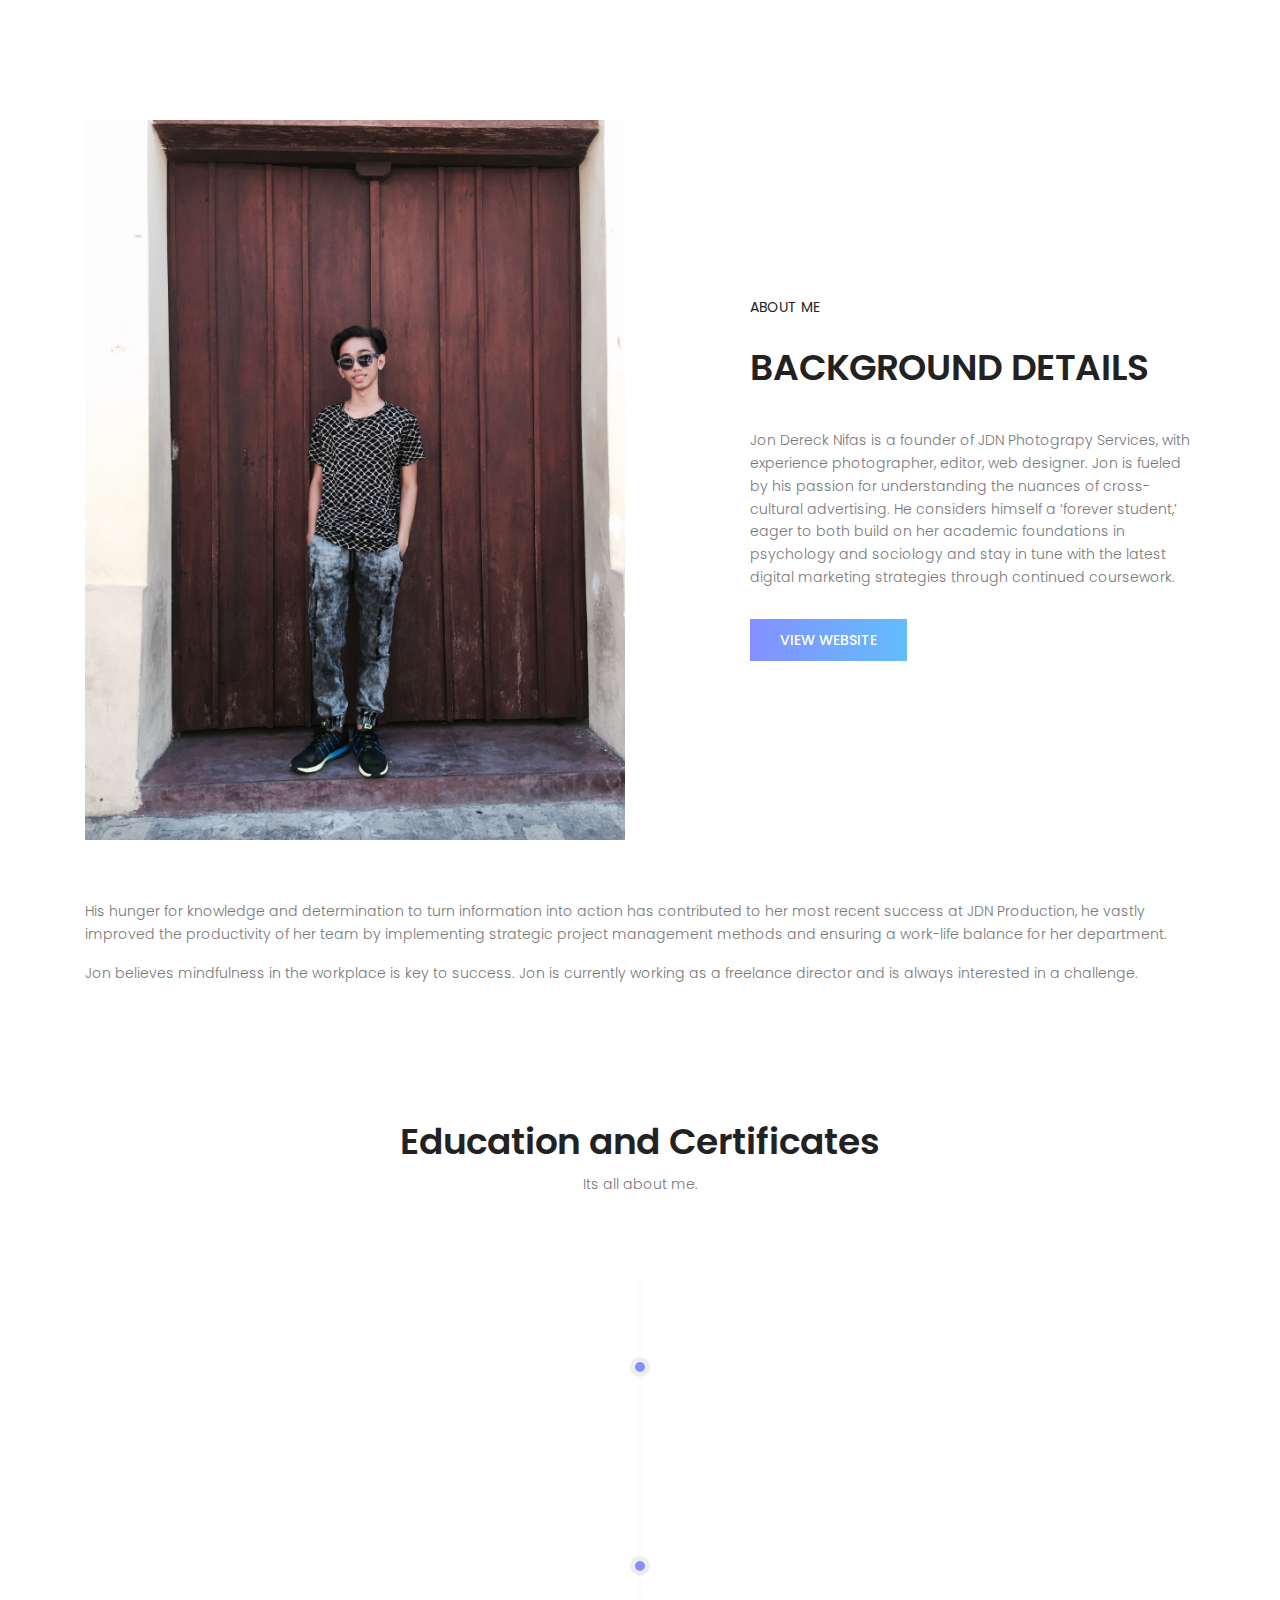
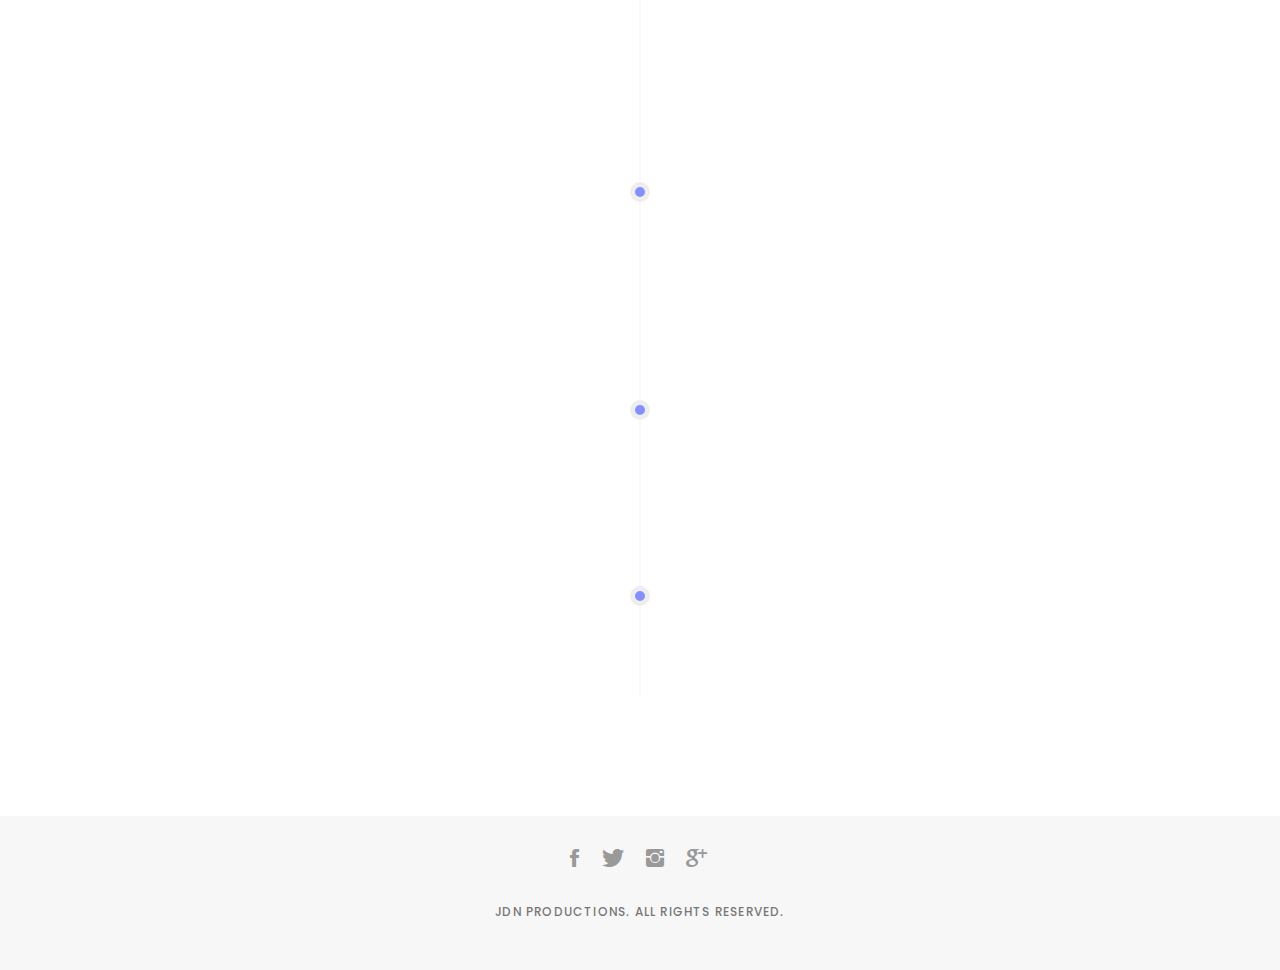
==== commit df051070: "Add files via upload" ====
--- a/about.html
+++ b/about.html
@@ -26,7 +26,8 @@
 	<link href="css/responsive.css" rel="stylesheet">
   
 	<!-- My Logo -->
-	<link rel="shortcut icon" href="images/logo2.png">
+	
+	<link rel="icon" href="images/logo2.png" type="image/x-icon" />
   
 	</head>
 	<body>	
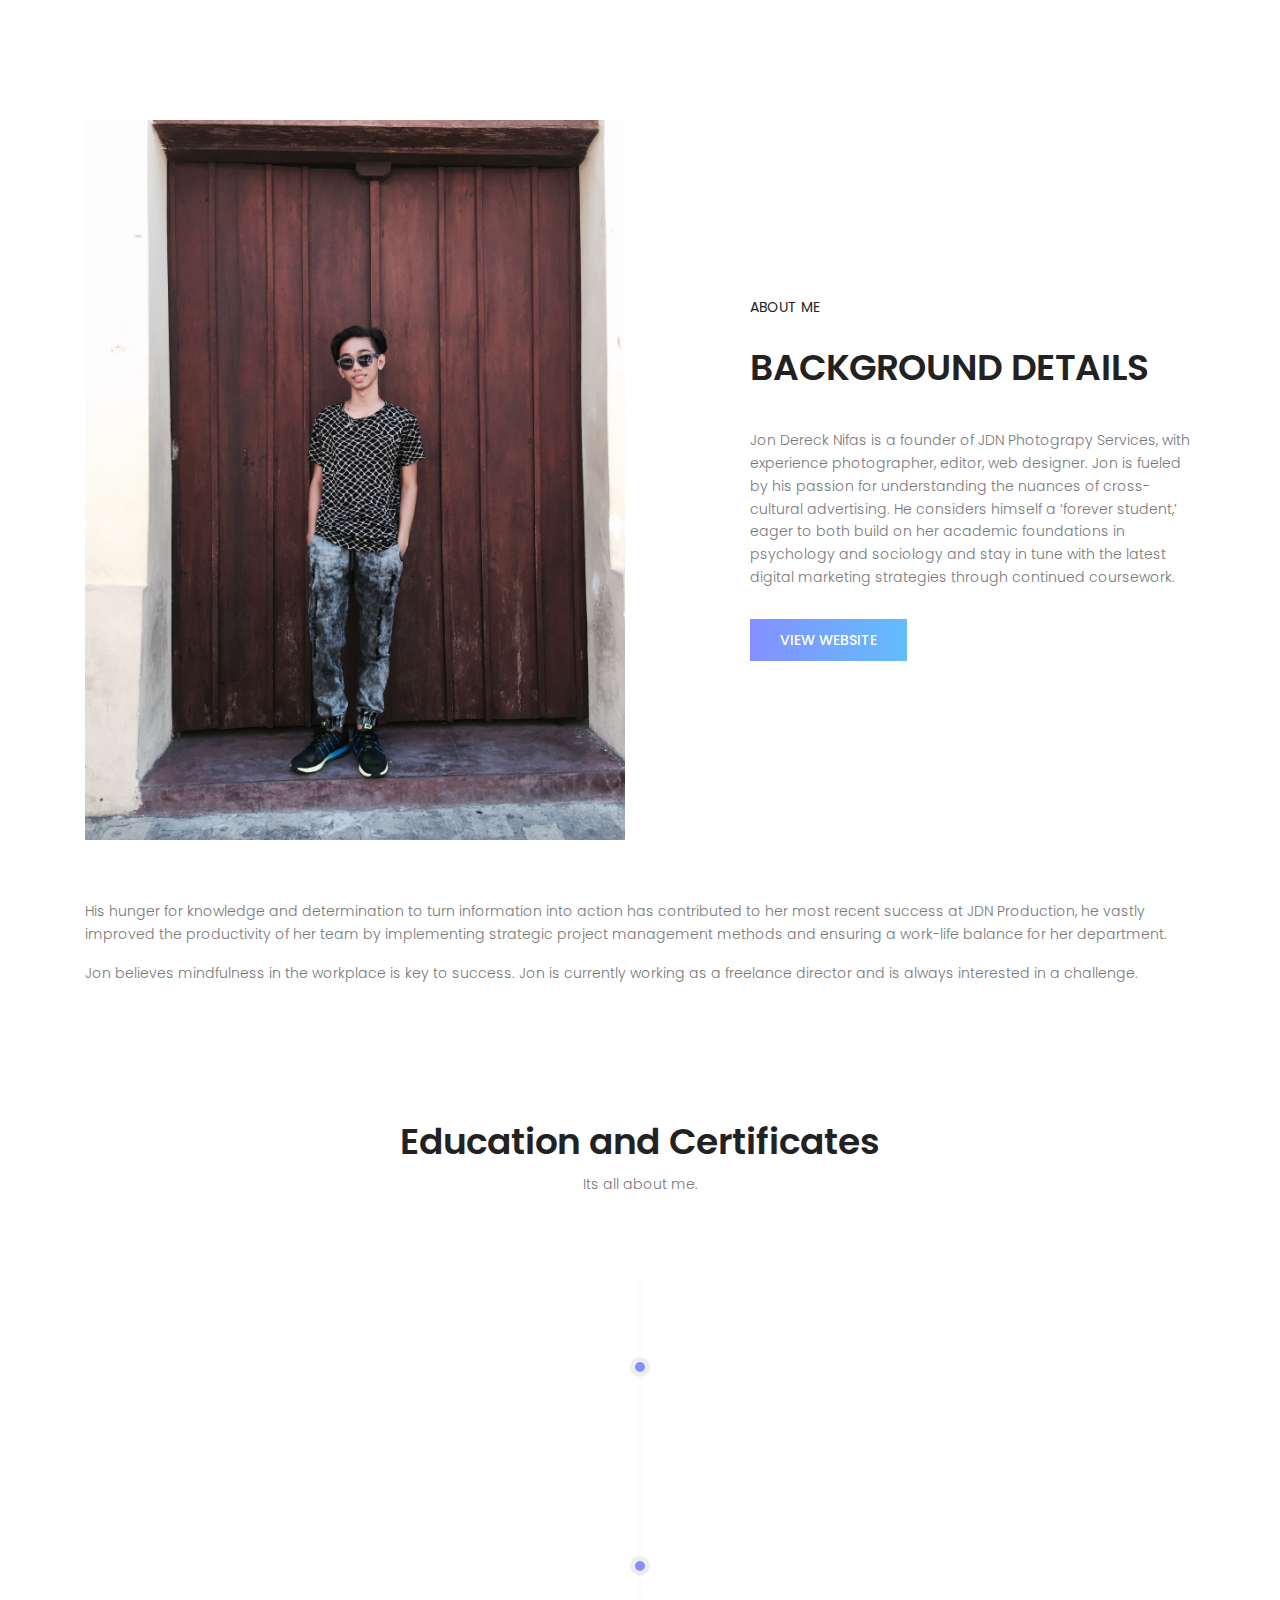
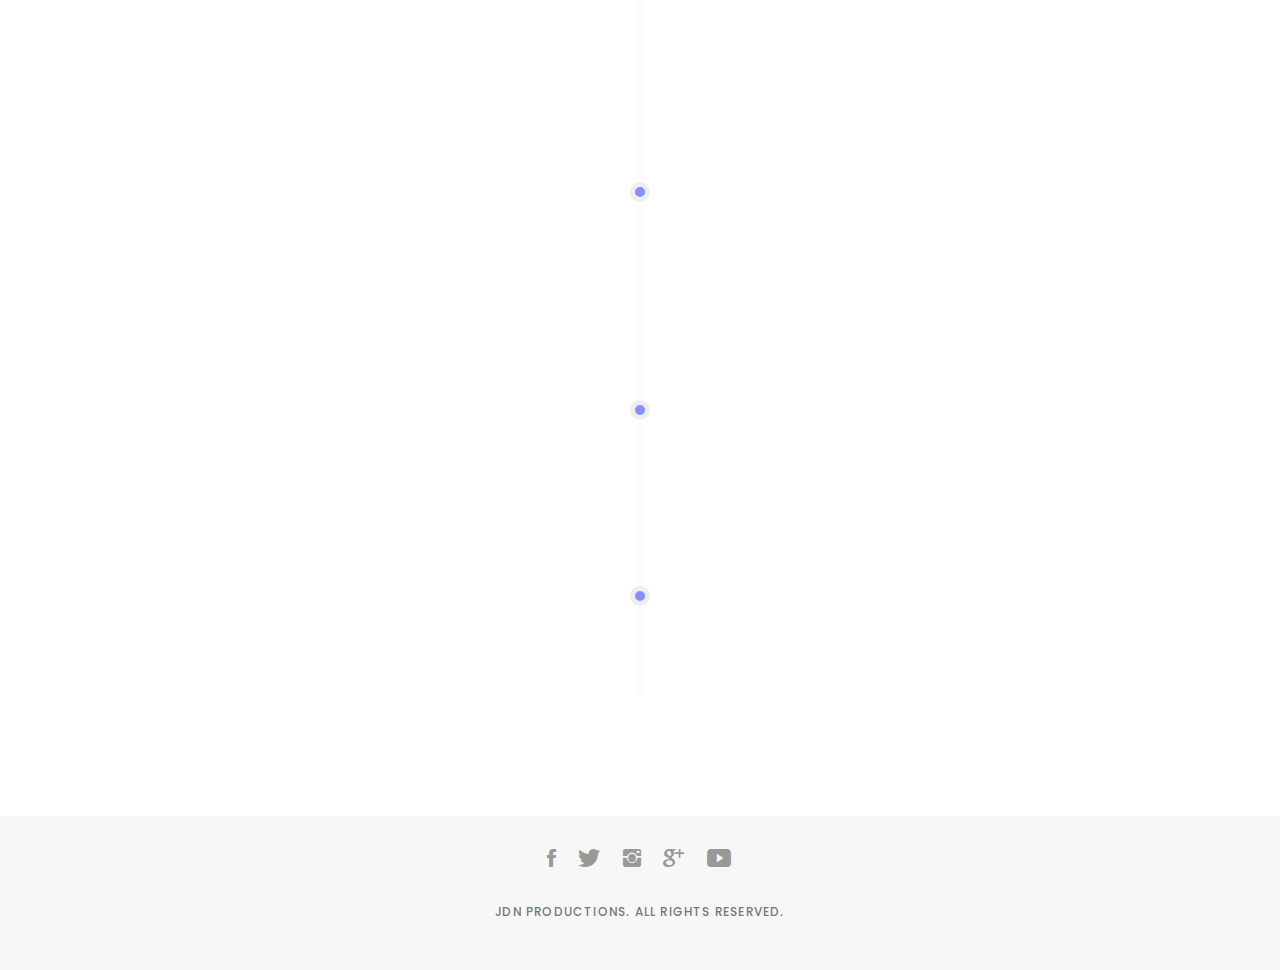
==== commit c68fd26e: "Add files via upload" ====
--- a/about.html
+++ b/about.html
@@ -5,7 +5,7 @@
 	<meta charset="utf-8">
 	<meta content="width=device-width, initial-scale=1.0" name="viewport">
   
-	<title>Backgrounds</title>
+	<title>Background</title>
 	<meta content="" name="keywords">
 	<meta content="" name="description">
   
@@ -27,7 +27,7 @@
   
 	<!-- My Logo -->
 	
-	<link rel="icon" href="images/logo2.png" type="image/x-icon" />
+	<link rel="shortcut icon" href="logo2.ico" type="image/x-icon" />
   
 	</head>
 	<body>	
@@ -172,7 +172,7 @@
           <li><a href="https://twitter.com/jamie_yunnn" target="_blank"><i class="ion-social-twitter"></i></a></li>
           <li><a href="https://www.instagram.com/gwattty/" target="_blank"><i class="ion-social-instagram"></i></a></li>
           <li><a href="https://aboutme.google.com/u/0/?referer=gplus" target="_blank"><i class="ion-social-googleplus"></i></a></li>
-          
+          <li><a href="https://www.youtube.com/channel/UCTdnxZ_EbgwcOUc_sBDXhcQ/videos" target="_blank"><i class="ion-social-youtube"></i></a></li>
         </ul>
 
         <p> JDN Productions. All rights reserved.</p>
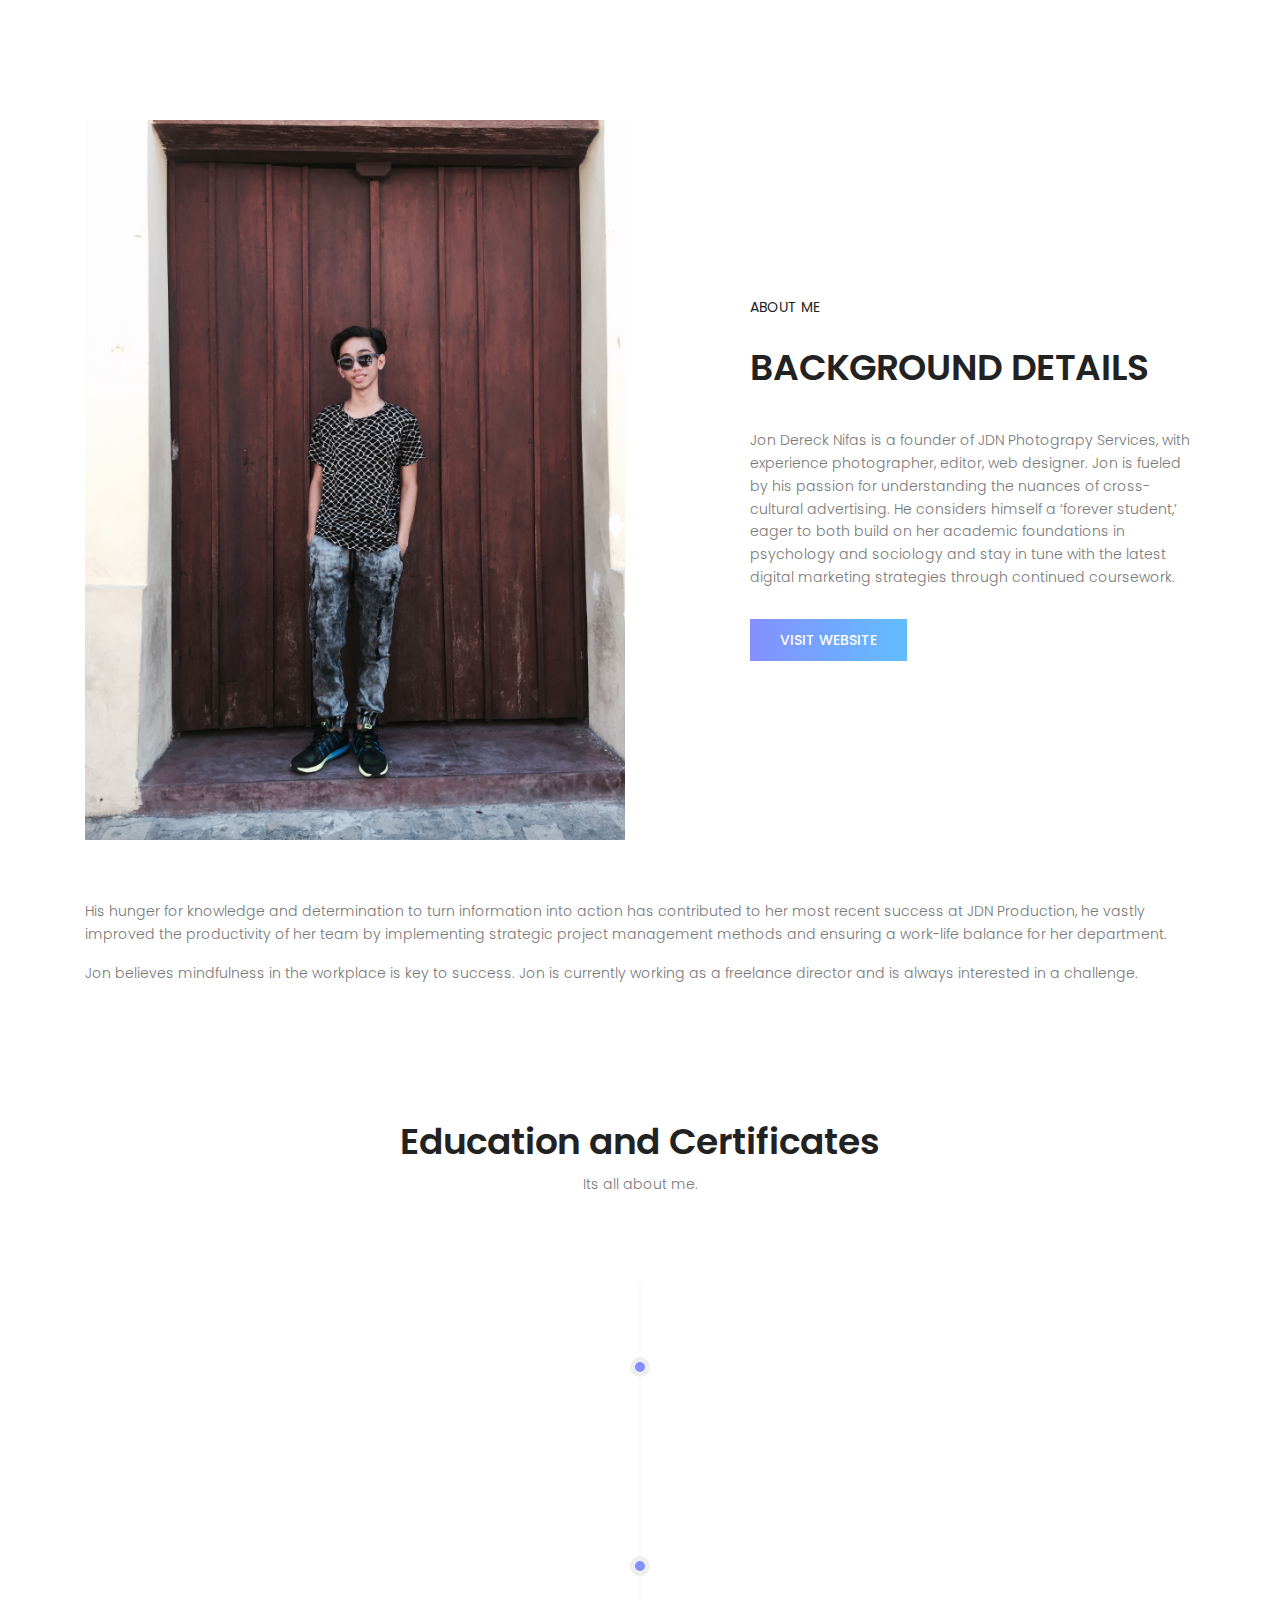
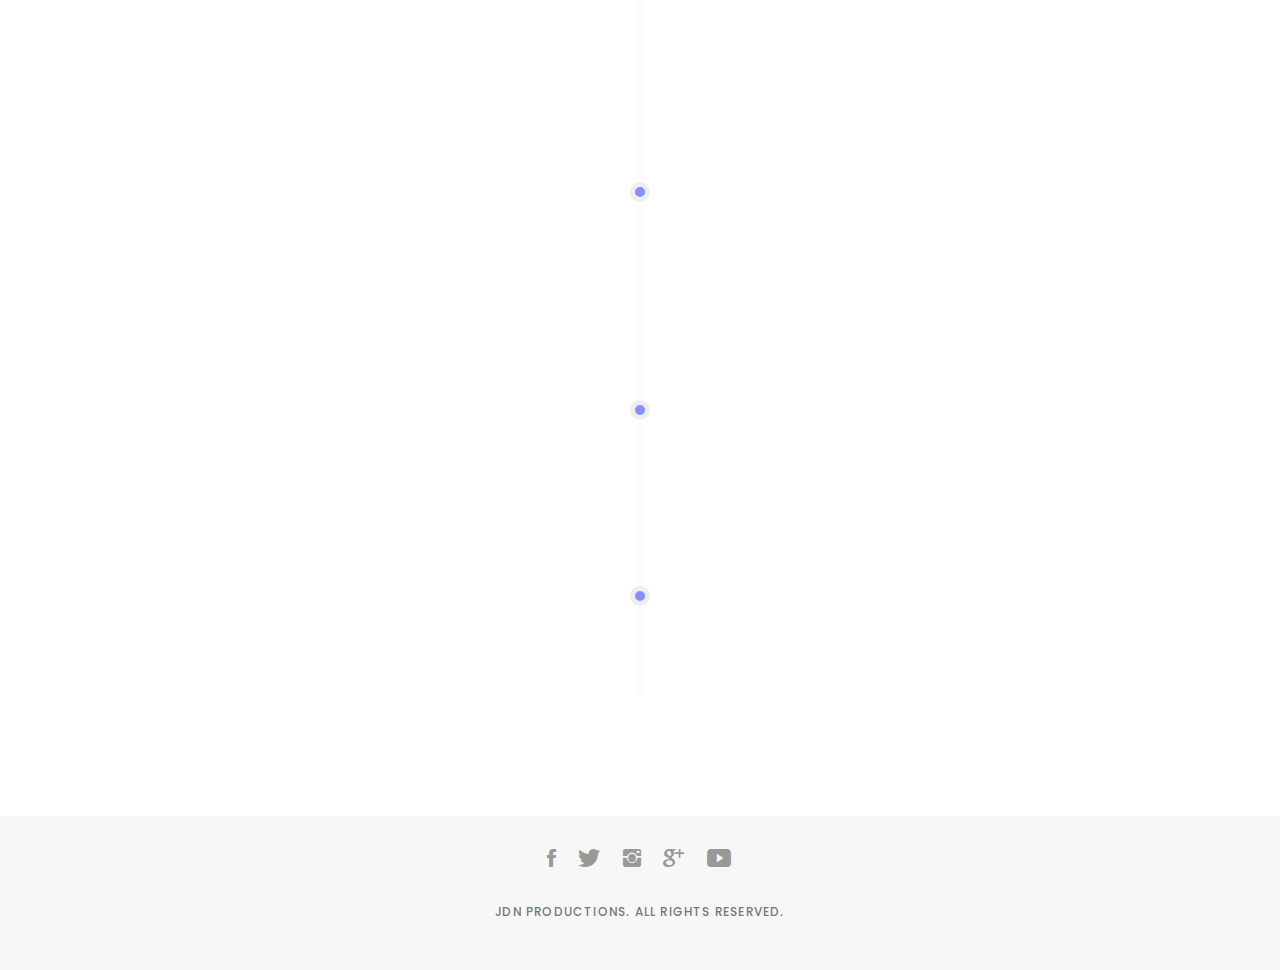
==== commit 2fb7bd55: "Update about.html" ====
--- a/about.html
+++ b/about.html
@@ -73,7 +73,7 @@
 							 He considers himself a ‘forever student,’ eager to both build on her academic foundations in psychology and sociology and stay in
 							  tune with the latest digital marketing strategies through continued coursework.
 						</p>
-						<a href="http://rocky-inlet-09460.herokuapp.com/"  target="_blank" class="primary-btn text-uppercase">View Website</a>
+						<a href="http://rocky-inlet-09460.herokuapp.com/"  target="_blank" class="primary-btn text-uppercase">Visit Website</a>
 					</div>
 					<div class="col-lg-12 pt-60">
 						<p>His hunger for knowledge and determination to turn information into action has contributed to her most recent success at JDN Production, he vastly improved the productivity of her team by implementing strategic project management methods and ensuring a work-life balance for her department.
@@ -192,4 +192,4 @@
 
 
 	</body>
-</html>+</html>
